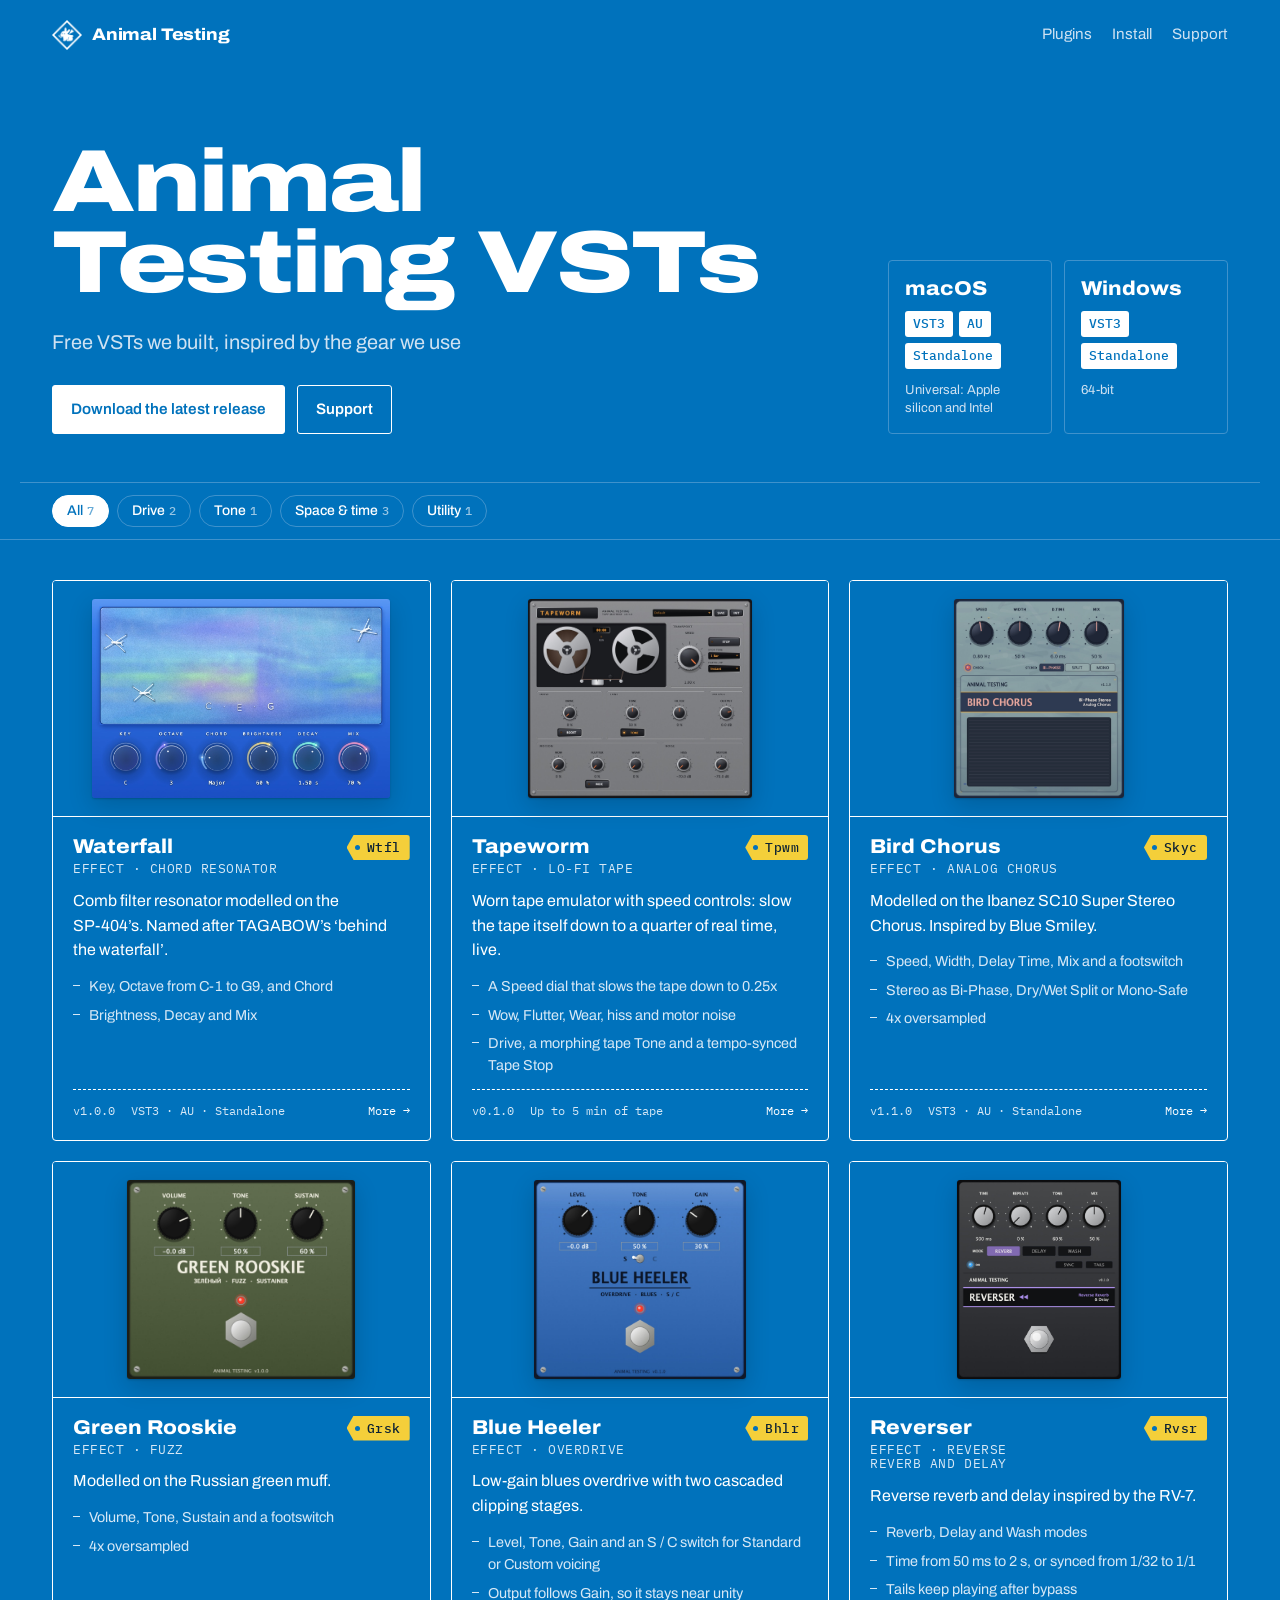
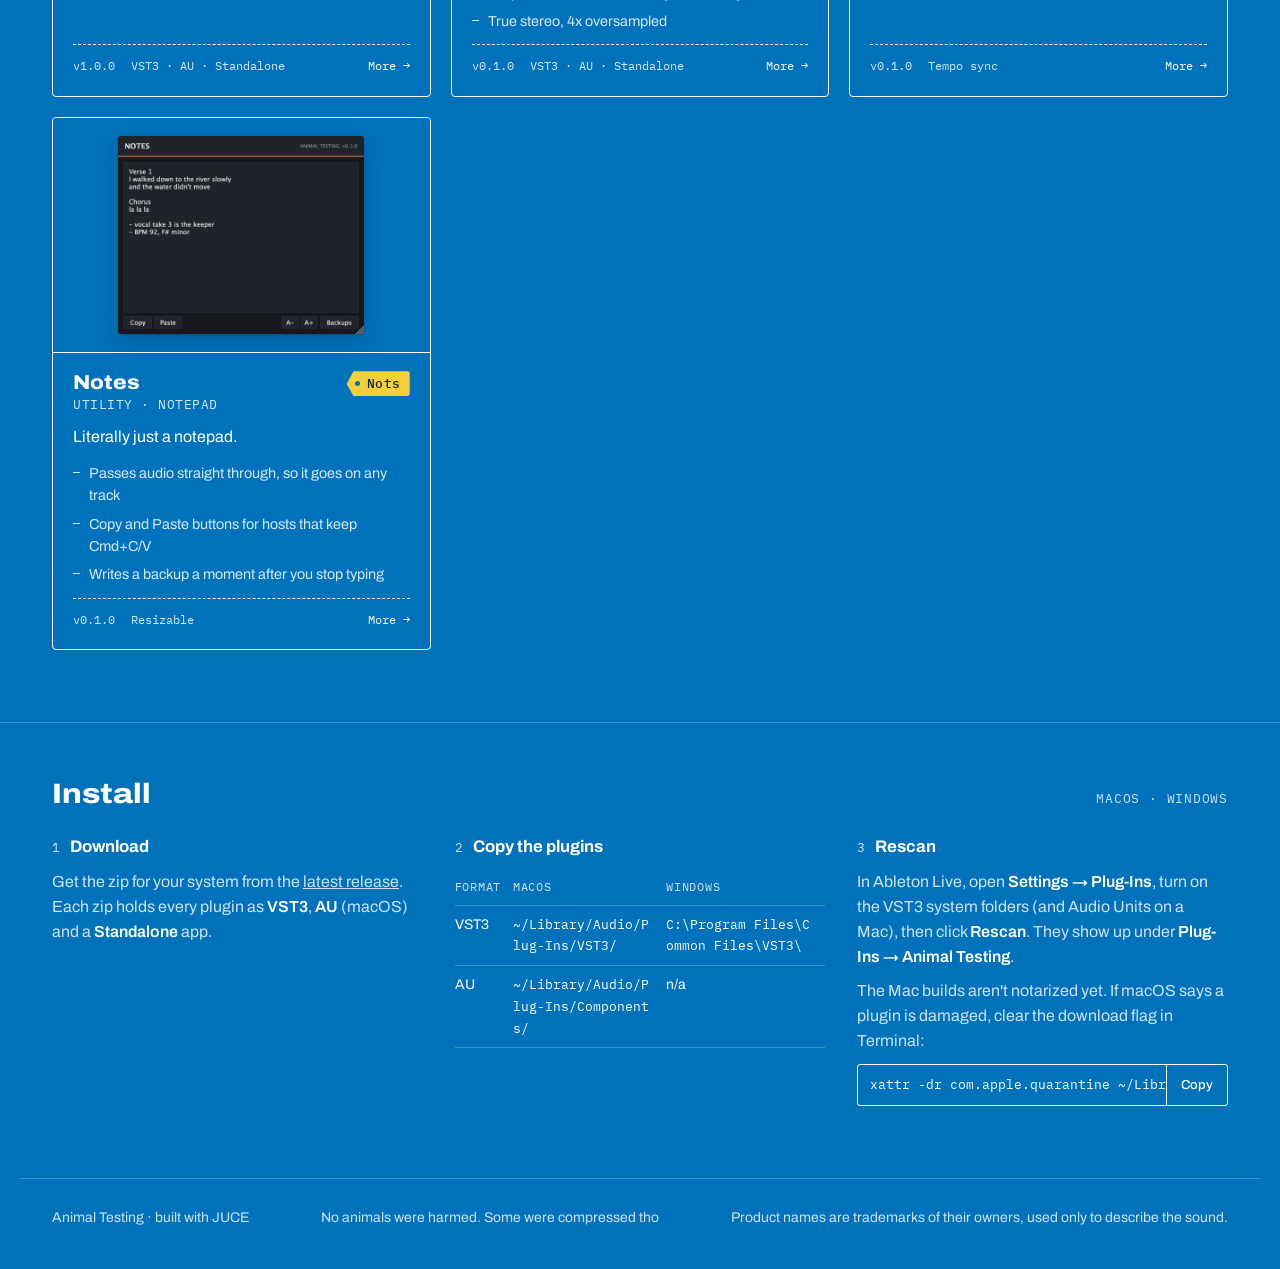
==== site/index.html @ e412cf4a "Rename Sky Chorus to Bird Chorus, keeping the Skyc plugin code" ====
<!doctype html>
<html lang="en">
<head>
<meta charset="utf-8">
<meta name="viewport" content="width=device-width, initial-scale=1, viewport-fit=cover">
<title>Animal Testing Plugins</title>
<meta name="description" content="Free VSTs we built, inspired by the gear we use: fuzz pedals, tape, chorus, reverse, a waterfall and a notepad. VST3, AU and Standalone for macOS and Windows.">
<meta name="theme-color" content="#0072bc">
<link rel="preconnect" href="https://fonts.googleapis.com">
<link rel="preconnect" href="https://fonts.gstatic.com" crossorigin>
<link rel="stylesheet" href="https://fonts.googleapis.com/css2?family=Archivo:wdth,wght@62..125,400..900&family=IBM+Plex+Mono:wght@400;500&display=swap">
<link rel="stylesheet" href="style.css">
</head>
<body>

<div class="wrap top">
  <a class="wordmark" href="./">
    <span class="mark" aria-hidden="true"></span>
    Animal Testing
  </a>
  <nav aria-label="Site">
    <a href="#plugins">Plugins</a>
    <a href="#install">Install</a>
    <a href="support/">Support</a>
  </nav>
</div>

<header class="wrap hero">
  <div>
    <h1>Animal Testing VSTs</h1>
    <p class="lede">Free VSTs we built, inspired by the gear we use</p>
    <div class="actions">
      <a class="btn primary" href="https://github.com/DoveCharles/AnimalTestingVST/releases/latest">Download the latest release</a>
      <a class="btn ghost" href="support/">Support</a>
    </div>
  </div>
  <div class="platforms" aria-label="Formats">
    <div class="platform">
      <h2>macOS</h2>
      <ul class="fmts"><li>VST3</li><li>AU</li><li>Standalone</li></ul>
      <p>Universal: Apple silicon and Intel</p>
    </div>
    <div class="platform">
      <h2>Windows</h2>
      <ul class="fmts"><li>VST3</li><li>Standalone</li></ul>
      <p>64-bit</p>
    </div>
  </div>
</header>

<div class="rail" id="plugins">
  <div class="wrap" role="toolbar" aria-label="Filter plugins">
    <button class="chip" type="button" id="f-all" data-filter="all" aria-pressed="true">All<span class="n">7</span></button>
    <button class="chip" type="button" id="f-drive" data-filter="drive" aria-pressed="false">Drive<span class="n">2</span></button>
    <button class="chip" type="button" id="f-tone" data-filter="tone" aria-pressed="false">Tone<span class="n">1</span></button>
    <button class="chip" type="button" id="f-space" data-filter="space" aria-pressed="false">Space &amp; time<span class="n">3</span></button>
    <button class="chip" type="button" id="f-utility" data-filter="utility" aria-pressed="false">Utility<span class="n">1</span></button>
  </div>
</div>

<main class="wrap catalogue">
  <div class="grid" id="grid">

    <article class="specimen" data-group="space" id="waterfall">
      <div class="shot"><img src="img/waterfall.jpg" alt="AT Waterfall editor with its river spectrogram" loading="lazy"></div>
      <div class="body">
        <header><h3><a href="waterfall/">Waterfall</a><small>Effect · Chord resonator</small></h3><span class="tag">Wtfl</span></header>
        <p class="what">Comb filter resonator modelled on the SP‑404’s. Named after TAGABOW’s ‘behind the waterfall’.</p>
        <ul><li>Key, Octave from C-1 to G9, and Chord</li><li>Brightness, Decay and Mix</li></ul>
        <footer><span>v1.0.0</span><span>VST3 · AU · Standalone</span><span class="more" aria-hidden="true">More →</span></footer>
      </div>
    </article>

    <article class="specimen" data-group="tone" id="tapeworm">
      <div class="shot"><img src="img/tapeworm.jpg" alt="AT Tapeworm tape deck" loading="lazy"></div>
      <div class="body">
        <header><h3><a href="tapeworm/">Tapeworm</a><small>Effect · Lo-fi tape</small></h3><span class="tag">Tpwm</span></header>
        <p class="what">Worn tape emulator with speed controls: slow the tape itself down to a quarter of real time, live.</p>
        <ul><li>A Speed dial that slows the tape down to 0.25x</li><li>Wow, Flutter, Wear, hiss and motor noise</li><li>Drive, a morphing tape Tone and a tempo-synced Tape Stop</li></ul>
        <footer><span>v0.1.0</span><span>Up to 5 min of tape</span><span class="more" aria-hidden="true">More →</span></footer>
      </div>
    </article>

    <article class="specimen" data-group="space" id="bird-chorus">
      <div class="shot"><img src="img/birdchorus.jpg" alt="AT Bird Chorus pedal" loading="lazy"></div>
      <div class="body">
        <header><h3><a href="bird-chorus/">Bird Chorus</a><small>Effect · Analog chorus</small></h3><span class="tag">Skyc</span></header>
        <p class="what">Modelled on the Ibanez SC10 Super Stereo Chorus. Inspired by Blue Smiley.</p>
        <ul><li>Speed, Width, Delay Time, Mix and a footswitch</li><li>Stereo as Bi-Phase, Dry/Wet Split or Mono-Safe</li><li>4x oversampled</li></ul>
        <footer><span>v1.1.0</span><span>VST3 · AU · Standalone</span><span class="more" aria-hidden="true">More →</span></footer>
      </div>
    </article>

    <article class="specimen" data-group="drive" id="green-rooskie">
      <div class="shot"><img src="img/greenrooskie.jpg" alt="AT Green Rooskie pedal" loading="lazy"></div>
      <div class="body">
        <header><h3><a href="green-rooskie/">Green Rooskie</a><small>Effect · Fuzz</small></h3><span class="tag">Grsk</span></header>
        <p class="what">Modelled on the Russian green muff.</p>
        <ul><li>Volume, Tone, Sustain and a footswitch</li><li>4x oversampled</li></ul>
        <footer><span>v1.0.0</span><span>VST3 · AU · Standalone</span><span class="more" aria-hidden="true">More →</span></footer>
      </div>
    </article>

    <article class="specimen" data-group="drive" id="blue-heeler">
      <div class="shot"><img src="img/blueheeler.jpg" alt="AT Blue Heeler pedal" loading="lazy"></div>
      <div class="body">
        <header><h3><a href="blue-heeler/">Blue Heeler</a><small>Effect · Overdrive</small></h3><span class="tag">Bhlr</span></header>
        <p class="what">Low-gain blues overdrive with two cascaded clipping stages.</p>
        <ul><li>Level, Tone, Gain and an S / C switch for Standard or Custom voicing</li><li>Output follows Gain, so it stays near unity</li><li>True stereo, 4x oversampled</li></ul>
        <footer><span>v0.1.0</span><span>VST3 · AU · Standalone</span><span class="more" aria-hidden="true">More →</span></footer>
      </div>
    </article>

    <article class="specimen" data-group="space" id="reverser">
      <div class="shot"><img src="img/reverser.jpg" alt="AT Reverser editor" loading="lazy"></div>
      <div class="body">
        <header><h3><a href="reverser/">Reverser</a><small>Effect · Reverse reverb and delay</small></h3><span class="tag">Rvsr</span></header>
        <p class="what">Reverse reverb and delay inspired by the RV-7.</p>
        <ul><li>Reverb, Delay and Wash modes</li><li>Time from 50 ms to 2 s, or synced from 1/32 to 1/1</li><li>Tails keep playing after bypass</li></ul>
        <footer><span>v0.1.0</span><span>Tempo sync</span><span class="more" aria-hidden="true">More →</span></footer>
      </div>
    </article>

    <article class="specimen" data-group="utility" id="notes">
      <div class="shot"><img src="img/notes.jpg" alt="AT Notes editor with text" loading="lazy"></div>
      <div class="body">
        <header><h3><a href="notes/">Notes</a><small>Utility · Notepad</small></h3><span class="tag">Nots</span></header>
        <p class="what">Literally just a notepad.</p>
        <ul><li>Passes audio straight through, so it goes on any track</li><li>Copy and Paste buttons for hosts that keep Cmd+C/V</li><li>Writes a backup a moment after you stop typing</li></ul>
        <footer><span>v0.1.0</span><span>Resizable</span><span class="more" aria-hidden="true">More →</span></footer>
      </div>
    </article>

  </div>
  <p class="empty" id="empty" hidden>Nothing in this group.</p>
</main>

<section class="install" id="install" aria-labelledby="install-title">
  <div class="wrap">
    <div class="section-head">
      <h2 id="install-title">Install</h2>
      <span class="label">macOS · Windows</span>
    </div>
    <div class="steps">
      <div class="step">
        <h3><span class="mono">1</span>Download</h3>
        <p>Get the zip for your system from the <a href="https://github.com/DoveCharles/AnimalTestingVST/releases/latest">latest release</a>. Each zip holds every plugin as <strong>VST3</strong>, <strong>AU</strong> (macOS) and a <strong>Standalone</strong> app.</p>
      </div>
      <div class="step">
        <h3><span class="mono">2</span>Copy the plugins</h3>
        <div class="table-scroll">
          <table>
            <thead><tr><th>Format</th><th>macOS</th><th>Windows</th></tr></thead>
            <tbody>
              <tr><td>VST3</td><td><code>~/Library/Audio/Plug-Ins/VST3/</code></td><td><code>C:\Program Files\Common Files\VST3\</code></td></tr>
              <tr><td>AU</td><td><code>~/Library/Audio/Plug-Ins/Components/</code></td><td>n/a</td></tr>
            </tbody>
          </table>
        </div>
      </div>
      <div class="step">
        <h3><span class="mono">3</span>Rescan</h3>
        <p>In Ableton Live, open <strong>Settings → Plug-Ins</strong>, turn on the VST3 system folders (and Audio Units on a Mac), then click <strong>Rescan</strong>. They show up under <strong>Plug-Ins → Animal Testing</strong>.</p>
        <p>The Mac builds aren't notarized yet. If macOS says a plugin is damaged, clear the download flag in Terminal:</p>
        <div class="cmd"><code id="xattr">xattr -dr com.apple.quarantine ~/Library/Audio/Plug-Ins/VST3/AT* ~/Library/Audio/Plug-Ins/Components/AT*</code><button type="button" id="copy-xattr">Copy</button></div>
      </div>
    </div>
  </div>
</section>

<footer class="wrap page-foot">
  <span>Animal Testing · built with JUCE</span>
  <span>No animals were harmed. Some were compressed tho</span>
  <span>Product names are trademarks of their owners, used only to describe the sound.</span>
</footer>

<script>
(function () {
  var chips = Array.prototype.slice.call(document.querySelectorAll('.chip'));
  var cards = Array.prototype.slice.call(document.querySelectorAll('.specimen'));
  var empty = document.getElementById('empty');

  function apply(filter) {
    var shown = 0;
    chips.forEach(function (c) { c.setAttribute('aria-pressed', String(c.dataset.filter === filter)); });
    cards.forEach(function (card) {
      var on = filter === 'all' || card.dataset.group === filter;
      card.hidden = !on;
      if (on) shown++;
    });
    empty.hidden = shown > 0;
  }

  chips.forEach(function (c) { c.addEventListener('click', function () { apply(c.dataset.filter); }); });

  var copy = document.getElementById('copy-xattr');
  copy.addEventListener('click', function () {
    var text = document.getElementById('xattr').textContent;
    function selectIt() {
      var range = document.createRange();
      range.selectNodeContents(document.getElementById('xattr'));
      var sel = window.getSelection(); sel.removeAllRanges(); sel.addRange(range);
      copy.textContent = 'Selected';
    }
    try {
      navigator.clipboard.writeText(text).then(function () { copy.textContent = 'Copied'; }, selectIt);
    } catch (e) { selectIt(); }
    setTimeout(function () { copy.textContent = 'Copy'; }, 1800);
  });
})();
</script>
</body>
</html>
---- site/style.css ----
/* Layout: a specimen catalogue. Left-set masthead, a sticky filter rail, then a grid of tagged
   specimen cards (the editor in a well, the plugin code on a punched tag), then install notes. */
:root {
  /* Road-sign blue with white lettering, after the band's sign. One scheme in light and dark. */
  --paper: #0072bc;
  --card: #0066a9;
  --well: #00548c;
  --ink: #ffffff;
  --muted: #cfe2f2;
  --line: #3f92cc;
  --tag: #f4cf3a;
  --tag-ink: #0d2233;
  --focus: #ffd84a;

  /* Cards are outlined in white on the same blue, like the panels of a road sign */
  --night-card: #0072bc;
  --night-well: #0072bc;
  --night-ink: #ffffff;
  --night-muted: #d6e8f6;
  --night-line: #ffffff;

  --display: "Archivo", "Helvetica Neue", Arial, sans-serif;
  --body: "Archivo", "Helvetica Neue", Arial, sans-serif;
  --mono: "IBM Plex Mono", ui-monospace, "SF Mono", Menlo, monospace;

  --step--1: 0.8125rem;
  --step-0: 1rem;
  --step-1: 1.25rem;
  --step-2: 1.75rem;
  --step-3: clamp(2.5rem, 7vw, 5.5rem);

  --max: 1240px;
  color-scheme: dark;
}
*, *::before, *::after { box-sizing: border-box; }
html { scroll-behavior: smooth; }
@media (prefers-reduced-motion: reduce) { html { scroll-behavior: auto; } * { transition: none !important; } }
body {
  margin: 0;
  background: var(--paper);
  color: var(--ink);
  font: 400 var(--step-0)/1.55 var(--body);
  -webkit-font-smoothing: antialiased;
}
body::before {
  content: ""; position: fixed; inset: 0 0 auto; height: env(safe-area-inset-top, 0px);
  z-index: 10; background: var(--paper);
}
img { max-width: 100%; display: block; }
a { color: inherit; }
:focus-visible { outline: 2px solid var(--focus); outline-offset: 3px; border-radius: 2px; }
h1, h2, h3 { text-wrap: balance; margin: 0; }
p { margin: 0; }

.wrap {
  max-width: var(--max);
  margin: 0 auto;
  padding-left: max(16px, env(safe-area-inset-left, 0px));
  padding-right: max(16px, env(safe-area-inset-right, 0px));
}
@media (min-width: 700px) {
  .wrap { padding-left: max(32px, env(safe-area-inset-left, 0px)); padding-right: max(32px, env(safe-area-inset-right, 0px)); }
}

.mono { font-family: var(--mono); }
.label {
  font-family: var(--mono); font-size: var(--step--1); letter-spacing: 0.06em;
  text-transform: uppercase; color: var(--muted);
}

/* Masthead */
.top { padding-block: 20px; display: flex; align-items: center; justify-content: space-between; gap: 16px; flex-wrap: wrap; }
.wordmark {
  font-family: var(--display); font-weight: 800; font-stretch: 112%;
  letter-spacing: -0.01em; text-decoration: none; font-size: 1.05rem;
  display: inline-flex; align-items: center; gap: 10px;
}
/* The band symbol: a white-on-clear PNG used as a mask, so it takes the ink colour in either theme */
.wordmark .mark {
  width: 30px; height: 30px; flex: none; background: currentColor;
  -webkit-mask: url(img/symbol.png) center / contain no-repeat; mask: url(img/symbol.png) center / contain no-repeat;
}
.top nav { display: flex; gap: 20px; font-size: 0.95rem; }
.top nav a { text-decoration: none; color: var(--muted); }
.top nav a:hover { color: var(--ink); }

.hero { padding-block: 48px 40px; display: grid; gap: 28px; border-bottom: 1px solid var(--line); }
@media (min-width: 900px) { .hero { grid-template-columns: 1fr 340px; align-items: end; padding-block: 72px 48px; } }
.hero h1 {
  font-family: var(--display); font-size: var(--step-3); line-height: 0.92;
  font-weight: 850; font-stretch: 125%; letter-spacing: -0.02em;
}
.hero h1 span { display: block; font-stretch: 62%; font-weight: 500; letter-spacing: 0; }
.hero .lede { margin-top: 24px; max-width: 34em; font-size: var(--step-1); line-height: 1.45; color: var(--muted); }
.hero .lede strong { color: var(--ink); font-weight: 600; }
.actions { display: flex; flex-wrap: wrap; gap: 12px; margin-top: 28px; }
.btn {
  display: inline-flex; align-items: center; gap: 8px; padding: 12px 18px; border-radius: 3px;
  font-weight: 600; text-decoration: none; border: 1px solid var(--ink); font-size: 0.95rem;
}
.btn.primary { background: var(--ink); color: var(--paper); }
.btn.primary:hover { background: transparent; color: var(--ink); }
.btn.ghost:hover { background: var(--ink); color: var(--paper); }

.ledger { display: grid; grid-template-columns: auto 1fr; gap: 6px 18px; font-family: var(--mono); font-size: 0.85rem; align-self: end; }
.ledger dt { color: var(--muted); text-transform: uppercase; letter-spacing: 0.06em; font-size: var(--step--1); padding-top: 1px; }
.ledger dd { margin: 0; font-variant-numeric: tabular-nums; }

/* Filter rail */
.rail {
  position: sticky; top: env(safe-area-inset-top, 0px); z-index: 5;
  background: var(--paper); border-bottom: 1px solid var(--line);
}
.rail .wrap { display: flex; align-items: center; gap: 8px; padding-block: 12px; overflow-x: auto; scrollbar-width: none; }
.rail .wrap::-webkit-scrollbar { display: none; }
.chip {
  flex: none; font: 500 0.875rem/1 var(--body); color: var(--ink); background: transparent;
  border: 1px solid var(--line); border-radius: 999px; padding: 8px 14px; cursor: pointer;
}
.chip:hover { border-color: var(--ink); }
.chip[aria-pressed="true"] { background: var(--ink); color: var(--paper); border-color: var(--ink); }
.chip .n { font-family: var(--mono); font-size: 0.75rem; opacity: 0.6; margin-left: 4px; }

/* Catalogue */
.catalogue { padding-block: 40px 72px; }
.grid { display: grid; gap: 20px; grid-template-columns: repeat(auto-fill, minmax(min(100%, 340px), 1fr)); }

.specimen {
  position: relative; background: var(--card); border: 1px solid var(--line); border-radius: 4px;
  display: flex; flex-direction: column; min-width: 0; overflow: hidden;
}
.specimen .shot {
  background: var(--well); aspect-ratio: 16 / 10; max-width: 100%;
  display: flex; align-items: center; justify-content: center; padding: 18px; border-bottom: 1px solid var(--line);
}
.specimen .shot img {
  max-width: 100%; max-height: 100%; width: auto; height: auto; min-height: 0; border-radius: 3px;
  box-shadow: 0 1px 2px rgb(0 0 0 / 0.18), 0 8px 24px rgb(0 0 0 / 0.16);
}
.specimen .body { padding: 18px 20px 20px; display: flex; flex-direction: column; gap: 12px; flex: 1; }
.specimen header { display: flex; align-items: flex-start; justify-content: space-between; gap: 12px; }
.specimen h3 { font-family: var(--display); font-weight: 800; font-stretch: 110%; font-size: var(--step-1); line-height: 1.15; }
.specimen h3 small { display: block; font-family: var(--mono); font-weight: 400; font-stretch: 100%; font-size: var(--step--1); color: var(--muted); letter-spacing: 0.04em; margin-top: 4px; text-transform: uppercase; }

/* The punched specimen tag carrying the plugin's four-letter code */
.tag {
  flex: none; position: relative; background: var(--tag); color: var(--tag-ink);
  font: 500 0.8125rem/1 var(--mono); letter-spacing: 0.04em;
  padding: 6px 9px 6px 20px; border-radius: 2px 3px 3px 2px;
  clip-path: polygon(7px 0, 100% 0, 100% 100%, 7px 100%, 0 50%);
}
.tag::before {
  content: ""; position: absolute; left: 8px; top: 50%; width: 5px; height: 5px; margin-top: -2.5px;
  border-radius: 50%; background: var(--card);
}

.specimen .what { color: var(--ink); }
/* The whole card links to the plugin's page through its title */
.specimen h3 a { text-decoration: none; }
.specimen h3 a::after { content: ""; position: absolute; inset: 0; z-index: 1; }
.specimen h3 a:focus-visible { outline: none; }
.specimen:has(h3 a:focus-visible) { outline: 2px solid var(--focus); outline-offset: 3px; }
.specimen:hover { border-color: var(--ink); }
.specimen:hover h3 a { text-decoration: underline; text-underline-offset: 3px; text-decoration-thickness: 2px; }
.specimen .more { font-family: var(--mono); font-size: 0.75rem; color: var(--ink); margin-left: auto; }
.specimen ul { margin: 0; padding: 0; list-style: none; display: grid; gap: 6px; font-size: 0.9rem; color: var(--muted); }
.specimen li { padding-left: 16px; position: relative; }
.specimen li::before { content: ""; position: absolute; left: 0; top: 0.7em; width: 7px; height: 1px; background: var(--muted); }
.specimen footer {
  margin-top: auto; padding-top: 12px; border-top: 1px dashed var(--line);
  display: flex; flex-wrap: wrap; gap: 4px 16px; font-family: var(--mono); font-size: 0.75rem; color: var(--muted);
  font-variant-numeric: tabular-nums;
}
.empty { color: var(--muted); padding-block: 40px; }

/* Install */
.section-head { display: flex; align-items: baseline; justify-content: space-between; gap: 16px; flex-wrap: wrap; margin-bottom: 24px; }
.section-head h2 { font-family: var(--display); font-weight: 800; font-stretch: 115%; font-size: var(--step-2); line-height: 1.1; }
.install { border-top: 1px solid var(--line); padding-block: 56px 72px; }
.steps { display: grid; gap: 28px; }
@media (min-width: 900px) { .steps { grid-template-columns: repeat(3, 1fr); gap: 32px; } }
.step { display: grid; gap: 10px; align-content: start; min-width: 0; }
.step h3 { font-size: 1.05rem; font-weight: 700; display: flex; gap: 10px; align-items: baseline; }
.step h3 .mono { font-size: 0.8rem; color: var(--muted); font-weight: 400; }
.step p { color: var(--muted); max-width: 38em; }
.step p strong { color: var(--ink); font-weight: 600; }

.table-scroll { overflow-x: auto; }
table { border-collapse: collapse; width: 100%; font-size: 0.875rem; }
th, td { text-align: left; padding: 8px 12px 8px 0; border-bottom: 1px solid var(--line); vertical-align: top; }
th { font-family: var(--mono); font-weight: 400; font-size: 0.75rem; letter-spacing: 0.06em; text-transform: uppercase; color: var(--muted); }
td code, .cmd code { font-family: var(--mono); font-size: 0.8125rem; word-break: break-all; }

.cmd {
  display: flex; align-items: stretch; border: 1px solid var(--line); border-radius: 3px; background: var(--card); min-width: 0;
}
.cmd code { flex: 1; padding: 10px 12px; overflow-x: auto; white-space: nowrap; word-break: normal; min-width: 0; }
.cmd button {
  flex: none; border: 0; border-left: 1px solid var(--line); background: transparent; color: var(--ink);
  font: 500 0.8125rem var(--body); padding: 0 14px; cursor: pointer;
}
.cmd button:hover { background: var(--well); }

.page-foot { border-top: 1px solid var(--line); padding-block: 28px 40px; display: flex; flex-wrap: wrap; gap: 8px 24px; justify-content: space-between; color: var(--muted); font-size: 0.875rem; }

/* Plugin pages: the editor large in a well beside the name, controls as a table, then how it works */
.crumbs { display: flex; justify-content: space-between; align-items: baseline; gap: 16px; padding-block: 8px 0; }
.crumbs a { color: var(--muted); text-decoration: none; font-size: 0.95rem; }
.crumbs a:hover { color: var(--ink); }

.plug-hero { display: grid; gap: 32px; padding-block: 28px 48px; border-bottom: 1px solid var(--line); }
@media (min-width: 960px) { .plug-hero { grid-template-columns: minmax(0, 1.35fr) minmax(0, 1fr); gap: 48px; align-items: center; padding-block: 36px 64px; } }
.plug-shot {
  background: var(--well); border: 1px solid var(--line); border-radius: 4px; padding: clamp(16px, 4vw, 40px);
  display: flex; align-items: center; justify-content: center; min-width: 0;
}
.plug-shot img {
  max-width: 100%; max-height: min(70vh, 620px); width: auto; height: auto; border-radius: 4px;
  box-shadow: 0 1px 2px rgb(0 0 0 / 0.18), 0 12px 36px rgb(0 0 0 / 0.2);
}
.plug-intro { display: grid; gap: 18px; align-content: start; min-width: 0; }
.plug-intro .title-row { display: flex; align-items: center; gap: 14px; flex-wrap: wrap; }
.plug-intro h1 {
  font-family: var(--display); font-size: clamp(2.5rem, 6vw, 4.25rem); line-height: 0.95;
  font-weight: 850; font-stretch: 120%; letter-spacing: -0.02em;
}
.plug-intro .tag::before { background: var(--paper); }
.plug-intro .desc { font-size: var(--step-1); line-height: 1.35; font-weight: 600; max-width: 30em; margin-top: 20px; }
.plug-intro .lede { margin-top: 12px; font-size: 1rem; line-height: 1.45; color: var(--muted); max-width: 32em; }
.plug-intro .lede strong { color: var(--ink); font-weight: 600; }
.plug-intro .actions { margin-top: 4px; }
.plug-intro .ledger { padding-top: 18px; border-top: 1px dashed var(--line); }

.plug-section { padding-block: 48px; border-bottom: 1px solid var(--line); }
.controls td:first-child { font-weight: 600; white-space: nowrap; }
.controls td.val { font-family: var(--mono); font-size: 0.8125rem; font-variant-numeric: tabular-nums; }
.controls td:last-child { color: var(--muted); min-width: 16em; }
.controls td.val { min-width: 8em; }
@media (max-width: 640px) {
  .controls thead { display: none; }
  .controls, .controls tbody, .controls tr, .controls td { display: block; }
  .controls tr { display: grid; grid-template-columns: auto auto 1fr; column-gap: 12px; padding: 12px 0; border-bottom: 1px solid var(--line); }
  .controls td { border: 0; padding: 0; min-width: 0 !important; }
  .controls td:first-child { grid-column: 1 / -1; margin-bottom: 4px; }
  .controls td.val + td.val::before { content: "default "; color: var(--muted); }
  .controls td:last-child { grid-column: 1 / -1; margin-top: 6px; }
}

.inside { display: grid; gap: 28px; }
@media (min-width: 900px) { .inside { grid-template-columns: minmax(0, 1fr) minmax(0, 1fr); gap: 48px; } }
.inside p { color: var(--muted); max-width: 38em; }
.inside p + p { margin-top: 12px; }
.chain { margin: 0; padding: 0; list-style: none; display: grid; gap: 0; counter-reset: stage; }
.chain li {
  counter-increment: stage; display: grid; grid-template-columns: 2.25em 1fr; gap: 4px 12px;
  padding: 12px 0; border-top: 1px solid var(--line);
}
.chain li:last-child { border-bottom: 1px solid var(--line); }
.chain li::before { content: counter(stage, decimal-leading-zero); font-family: var(--mono); font-size: 0.8125rem; color: var(--muted); padding-top: 2px; }
.chain b { font-weight: 600; }
.chain span { grid-column: 2; color: var(--muted); font-size: 0.925rem; }

.pager { display: grid; grid-template-columns: 1fr 1fr; gap: 16px; padding-block: 32px; }
.pager a {
  display: grid; gap: 4px; padding: 16px 18px; border: 1px solid var(--line); border-radius: 4px;
  text-decoration: none; background: var(--card); min-width: 0;
}
.pager a:hover { border-color: var(--ink); }
.pager a.next { text-align: right; grid-column: 2; }
.pager strong { font-family: var(--display); font-weight: 800; font-stretch: 110%; font-size: var(--step-1); line-height: 1.15; }

/* Dark surfaces: same tokens, night values, so everything inside them reads quietly */
.specimen, .plug-shot, .pager a, .cmd, .plug-panel {
  --card: var(--night-card); --well: var(--night-well); --ink: var(--night-ink);
  --muted: var(--night-muted); --line: var(--night-line); --paper: var(--night-card);
  color: var(--ink);
}
.plug-shot { background: var(--night-well); border-color: var(--night-line); }
.plug-panel { background: var(--night-card); border: 1px solid var(--night-line); border-radius: 4px; padding: clamp(16px, 3vw, 32px); }
.specimen:hover { border-color: var(--tag); }


/* Hero formats: one panel per platform, formats as chips */
.platforms { display: grid; grid-template-columns: 1fr 1fr; gap: 12px; align-self: end; }
.platform { border: 1px solid var(--line); border-radius: 4px; padding: 16px; }
.platform h2 { font-family: var(--display); font-size: var(--step-1); font-weight: 800; font-stretch: 110%; line-height: 1.1; }
.platform p { margin: 12px 0 0; color: var(--muted); font-size: var(--step--1); line-height: 1.4; }
.fmts { list-style: none; margin: 12px 0 0; padding: 0; display: flex; flex-wrap: wrap; gap: 6px; }
.fmts li { font-family: var(--mono); font-size: var(--step--1); padding: 3px 8px; border-radius: 3px; background: var(--ink); color: var(--paper); font-weight: 500; }
@media (max-width: 380px) { .platforms { grid-template-columns: 1fr; } }

.top nav a[aria-current="page"] { color: var(--ink); }

/* Support page */
.support-hero { grid-template-columns: 1fr; }
.support-hero .lede { color: var(--ink); max-width: 36em; }
.name-note { margin: 16px 0 0; max-width: 36em; color: var(--muted); }
.anon { font-family: var(--mono); }
.support-list { padding-block: 48px 64px; }
.donors { list-style: none; margin: 0; padding: 0; counter-reset: rank; }
.donors li {
  counter-increment: rank; display: grid; grid-template-columns: 3ch 2em 1fr auto; align-items: center;
  gap: 12px; padding: 12px 0; border-bottom: 1px solid var(--line);
}
.donors li:last-child { border-bottom: 0; }
.donors li::before { content: counter(rank); font-family: var(--mono); color: var(--muted); font-size: var(--step--1); text-align: right; }
.donors .emoji { font-size: 1.5rem; line-height: 1; text-align: center; }
.donors .who { font-weight: 600; overflow-wrap: anywhere; }
.donors .animal { color: var(--muted); text-align: right; }
.donors-empty { margin: 0; color: var(--muted); }
@media (max-width: 520px) {
  .donors li { grid-template-columns: 3ch 2em 1fr; }
  .donors .animal { grid-column: 3; text-align: left; margin-top: -8px; font-size: var(--step--1); }
}
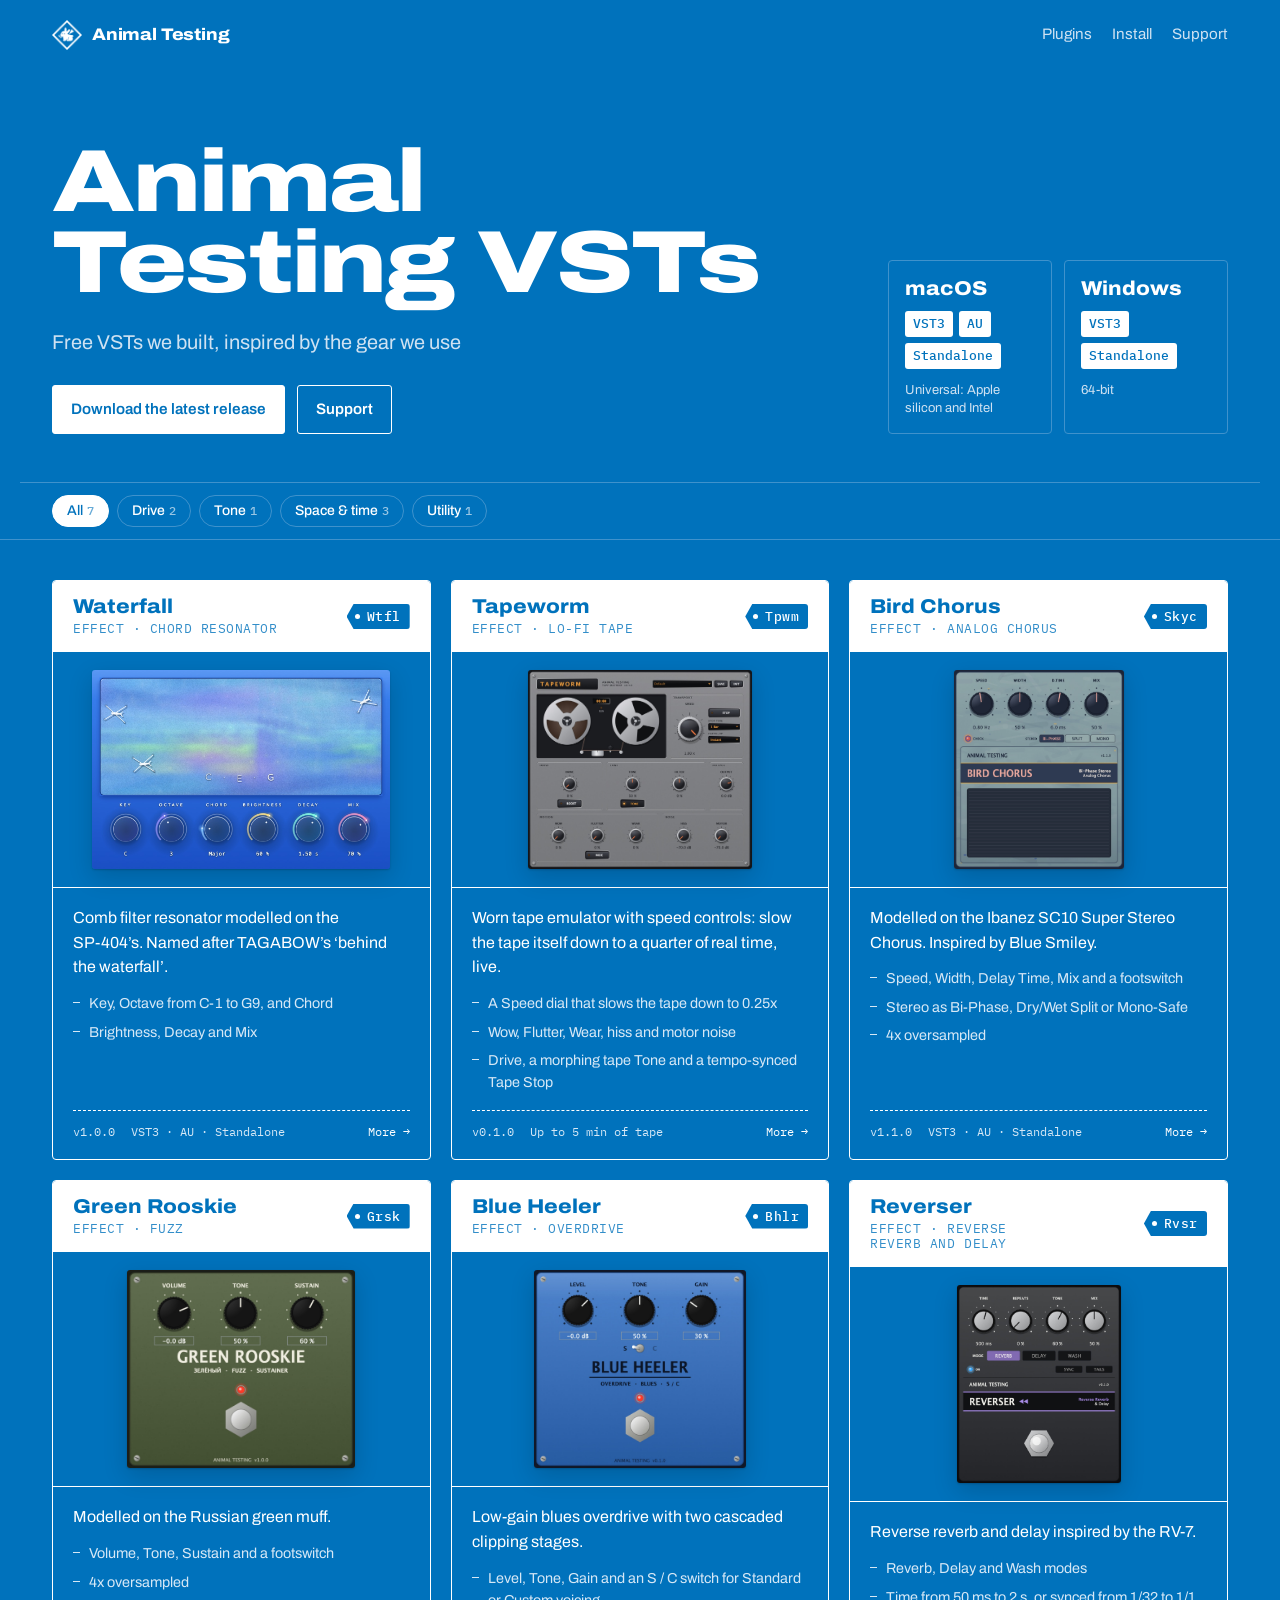
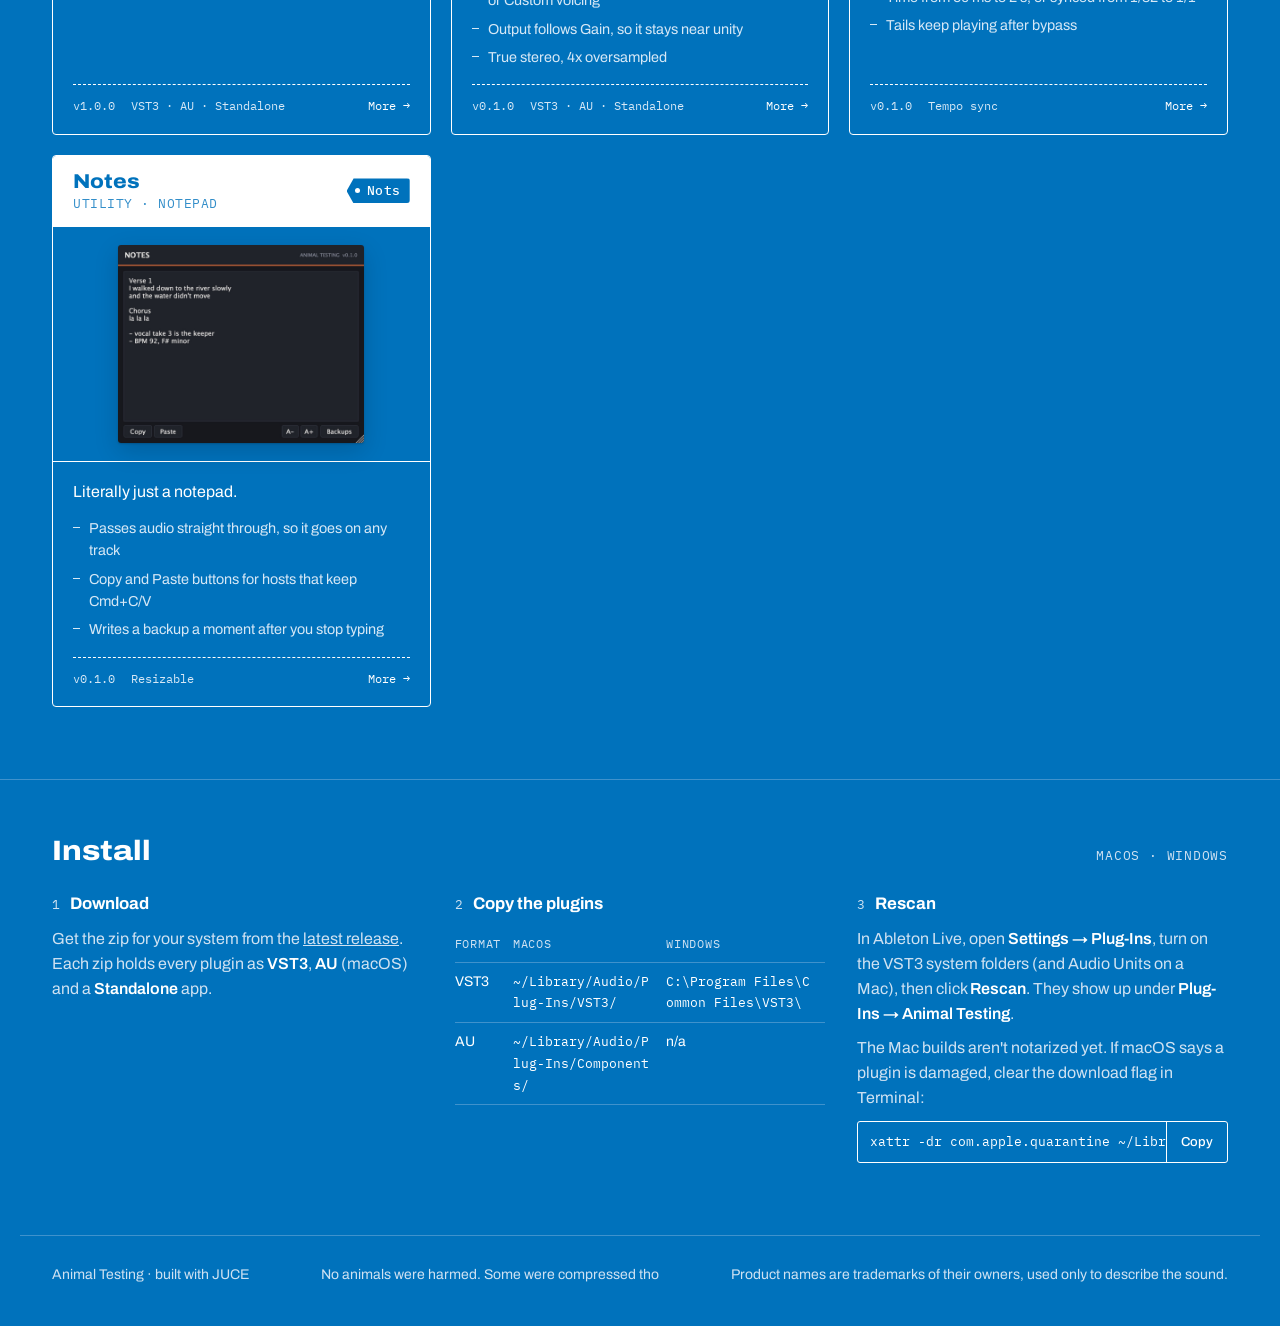
==== commit 9fc1894d: "Website: cards lead with a white name bar above the image" ====
--- a/site/index.html
+++ b/site/index.html
@@ -62,73 +62,73 @@
   <div class="grid" id="grid">
 
     <article class="specimen" data-group="space" id="waterfall">
+      <header><h3><a href="waterfall/">Waterfall</a><small>Effect · Chord resonator</small></h3><span class="tag">Wtfl</span></header>
       <div class="shot"><img src="img/waterfall.jpg" alt="AT Waterfall editor with its river spectrogram" loading="lazy"></div>
       <div class="body">
-        <header><h3><a href="waterfall/">Waterfall</a><small>Effect · Chord resonator</small></h3><span class="tag">Wtfl</span></header>
         <p class="what">Comb filter resonator modelled on the SP‑404’s. Named after TAGABOW’s ‘behind the waterfall’.</p>
         <ul><li>Key, Octave from C-1 to G9, and Chord</li><li>Brightness, Decay and Mix</li></ul>
-        <footer><span>v1.0.0</span><span>VST3 · AU · Standalone</span><span class="more" aria-hidden="true">More →</span></footer>
-      </div>
+      </div>
+      <footer><span>v1.0.0</span><span>VST3 · AU · Standalone</span><span class="more" aria-hidden="true">More →</span></footer>
     </article>
 
     <article class="specimen" data-group="tone" id="tapeworm">
+      <header><h3><a href="tapeworm/">Tapeworm</a><small>Effect · Lo-fi tape</small></h3><span class="tag">Tpwm</span></header>
       <div class="shot"><img src="img/tapeworm.jpg" alt="AT Tapeworm tape deck" loading="lazy"></div>
       <div class="body">
-        <header><h3><a href="tapeworm/">Tapeworm</a><small>Effect · Lo-fi tape</small></h3><span class="tag">Tpwm</span></header>
         <p class="what">Worn tape emulator with speed controls: slow the tape itself down to a quarter of real time, live.</p>
         <ul><li>A Speed dial that slows the tape down to 0.25x</li><li>Wow, Flutter, Wear, hiss and motor noise</li><li>Drive, a morphing tape Tone and a tempo-synced Tape Stop</li></ul>
-        <footer><span>v0.1.0</span><span>Up to 5 min of tape</span><span class="more" aria-hidden="true">More →</span></footer>
-      </div>
+      </div>
+      <footer><span>v0.1.0</span><span>Up to 5 min of tape</span><span class="more" aria-hidden="true">More →</span></footer>
     </article>
 
     <article class="specimen" data-group="space" id="bird-chorus">
+      <header><h3><a href="bird-chorus/">Bird Chorus</a><small>Effect · Analog chorus</small></h3><span class="tag">Skyc</span></header>
       <div class="shot"><img src="img/birdchorus.jpg" alt="AT Bird Chorus pedal" loading="lazy"></div>
       <div class="body">
-        <header><h3><a href="bird-chorus/">Bird Chorus</a><small>Effect · Analog chorus</small></h3><span class="tag">Skyc</span></header>
         <p class="what">Modelled on the Ibanez SC10 Super Stereo Chorus. Inspired by Blue Smiley.</p>
         <ul><li>Speed, Width, Delay Time, Mix and a footswitch</li><li>Stereo as Bi-Phase, Dry/Wet Split or Mono-Safe</li><li>4x oversampled</li></ul>
-        <footer><span>v1.1.0</span><span>VST3 · AU · Standalone</span><span class="more" aria-hidden="true">More →</span></footer>
-      </div>
+      </div>
+      <footer><span>v1.1.0</span><span>VST3 · AU · Standalone</span><span class="more" aria-hidden="true">More →</span></footer>
     </article>
 
     <article class="specimen" data-group="drive" id="green-rooskie">
+      <header><h3><a href="green-rooskie/">Green Rooskie</a><small>Effect · Fuzz</small></h3><span class="tag">Grsk</span></header>
       <div class="shot"><img src="img/greenrooskie.jpg" alt="AT Green Rooskie pedal" loading="lazy"></div>
       <div class="body">
-        <header><h3><a href="green-rooskie/">Green Rooskie</a><small>Effect · Fuzz</small></h3><span class="tag">Grsk</span></header>
         <p class="what">Modelled on the Russian green muff.</p>
         <ul><li>Volume, Tone, Sustain and a footswitch</li><li>4x oversampled</li></ul>
-        <footer><span>v1.0.0</span><span>VST3 · AU · Standalone</span><span class="more" aria-hidden="true">More →</span></footer>
-      </div>
+      </div>
+      <footer><span>v1.0.0</span><span>VST3 · AU · Standalone</span><span class="more" aria-hidden="true">More →</span></footer>
     </article>
 
     <article class="specimen" data-group="drive" id="blue-heeler">
+      <header><h3><a href="blue-heeler/">Blue Heeler</a><small>Effect · Overdrive</small></h3><span class="tag">Bhlr</span></header>
       <div class="shot"><img src="img/blueheeler.jpg" alt="AT Blue Heeler pedal" loading="lazy"></div>
       <div class="body">
-        <header><h3><a href="blue-heeler/">Blue Heeler</a><small>Effect · Overdrive</small></h3><span class="tag">Bhlr</span></header>
         <p class="what">Low-gain blues overdrive with two cascaded clipping stages.</p>
         <ul><li>Level, Tone, Gain and an S / C switch for Standard or Custom voicing</li><li>Output follows Gain, so it stays near unity</li><li>True stereo, 4x oversampled</li></ul>
-        <footer><span>v0.1.0</span><span>VST3 · AU · Standalone</span><span class="more" aria-hidden="true">More →</span></footer>
-      </div>
+      </div>
+      <footer><span>v0.1.0</span><span>VST3 · AU · Standalone</span><span class="more" aria-hidden="true">More →</span></footer>
     </article>
 
     <article class="specimen" data-group="space" id="reverser">
+      <header><h3><a href="reverser/">Reverser</a><small>Effect · Reverse reverb and delay</small></h3><span class="tag">Rvsr</span></header>
       <div class="shot"><img src="img/reverser.jpg" alt="AT Reverser editor" loading="lazy"></div>
       <div class="body">
-        <header><h3><a href="reverser/">Reverser</a><small>Effect · Reverse reverb and delay</small></h3><span class="tag">Rvsr</span></header>
         <p class="what">Reverse reverb and delay inspired by the RV-7.</p>
         <ul><li>Reverb, Delay and Wash modes</li><li>Time from 50 ms to 2 s, or synced from 1/32 to 1/1</li><li>Tails keep playing after bypass</li></ul>
-        <footer><span>v0.1.0</span><span>Tempo sync</span><span class="more" aria-hidden="true">More →</span></footer>
-      </div>
+      </div>
+      <footer><span>v0.1.0</span><span>Tempo sync</span><span class="more" aria-hidden="true">More →</span></footer>
     </article>
 
     <article class="specimen" data-group="utility" id="notes">
+      <header><h3><a href="notes/">Notes</a><small>Utility · Notepad</small></h3><span class="tag">Nots</span></header>
       <div class="shot"><img src="img/notes.jpg" alt="AT Notes editor with text" loading="lazy"></div>
       <div class="body">
-        <header><h3><a href="notes/">Notes</a><small>Utility · Notepad</small></h3><span class="tag">Nots</span></header>
         <p class="what">Literally just a notepad.</p>
         <ul><li>Passes audio straight through, so it goes on any track</li><li>Copy and Paste buttons for hosts that keep Cmd+C/V</li><li>Writes a backup a moment after you stop typing</li></ul>
-        <footer><span>v0.1.0</span><span>Resizable</span><span class="more" aria-hidden="true">More →</span></footer>
-      </div>
+      </div>
+      <footer><span>v0.1.0</span><span>Resizable</span><span class="more" aria-hidden="true">More →</span></footer>
     </article>
 
   </div>
--- a/site/style.css
+++ b/site/style.css
@@ -312,3 +312,11 @@
   .donors li { grid-template-columns: 3ch 2em 1fr; }
   .donors .animal { grid-column: 3; text-align: left; margin-top: -8px; font-size: var(--step--1); }
 }
+
+/* Card name bar is a white sign strip with blue lettering; the tag flips to blue */
+.specimen > header { background: #fff; color: var(--paper); padding: 14px 20px; align-items: center; border-bottom: 1px solid var(--line); }
+.specimen > header h3 small { color: var(--paper); opacity: 0.8; }
+.specimen > header .tag { background: var(--paper); color: #fff; }
+.specimen > header .tag::before { background: #fff; }
+.specimen > .body { padding-bottom: 16px; }
+.specimen > footer { margin: 0 20px; padding: 12px 0 18px; }
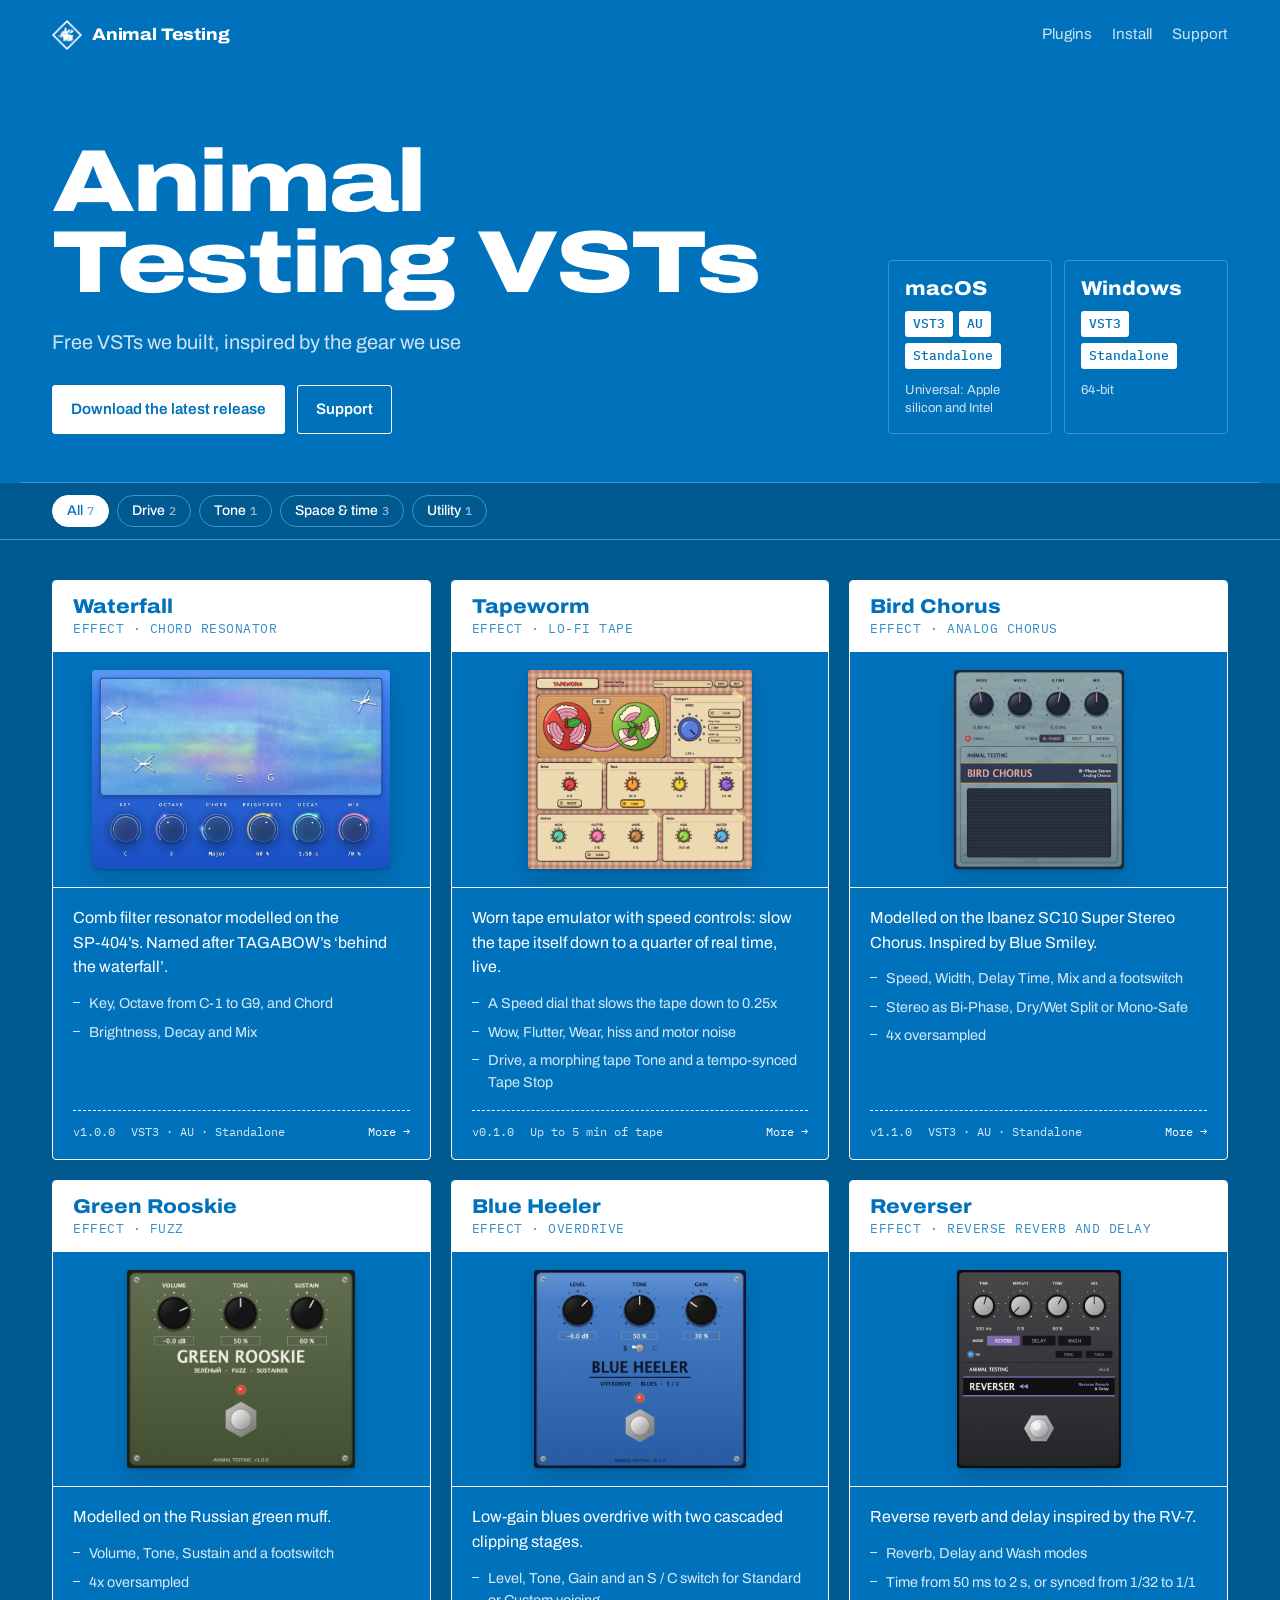
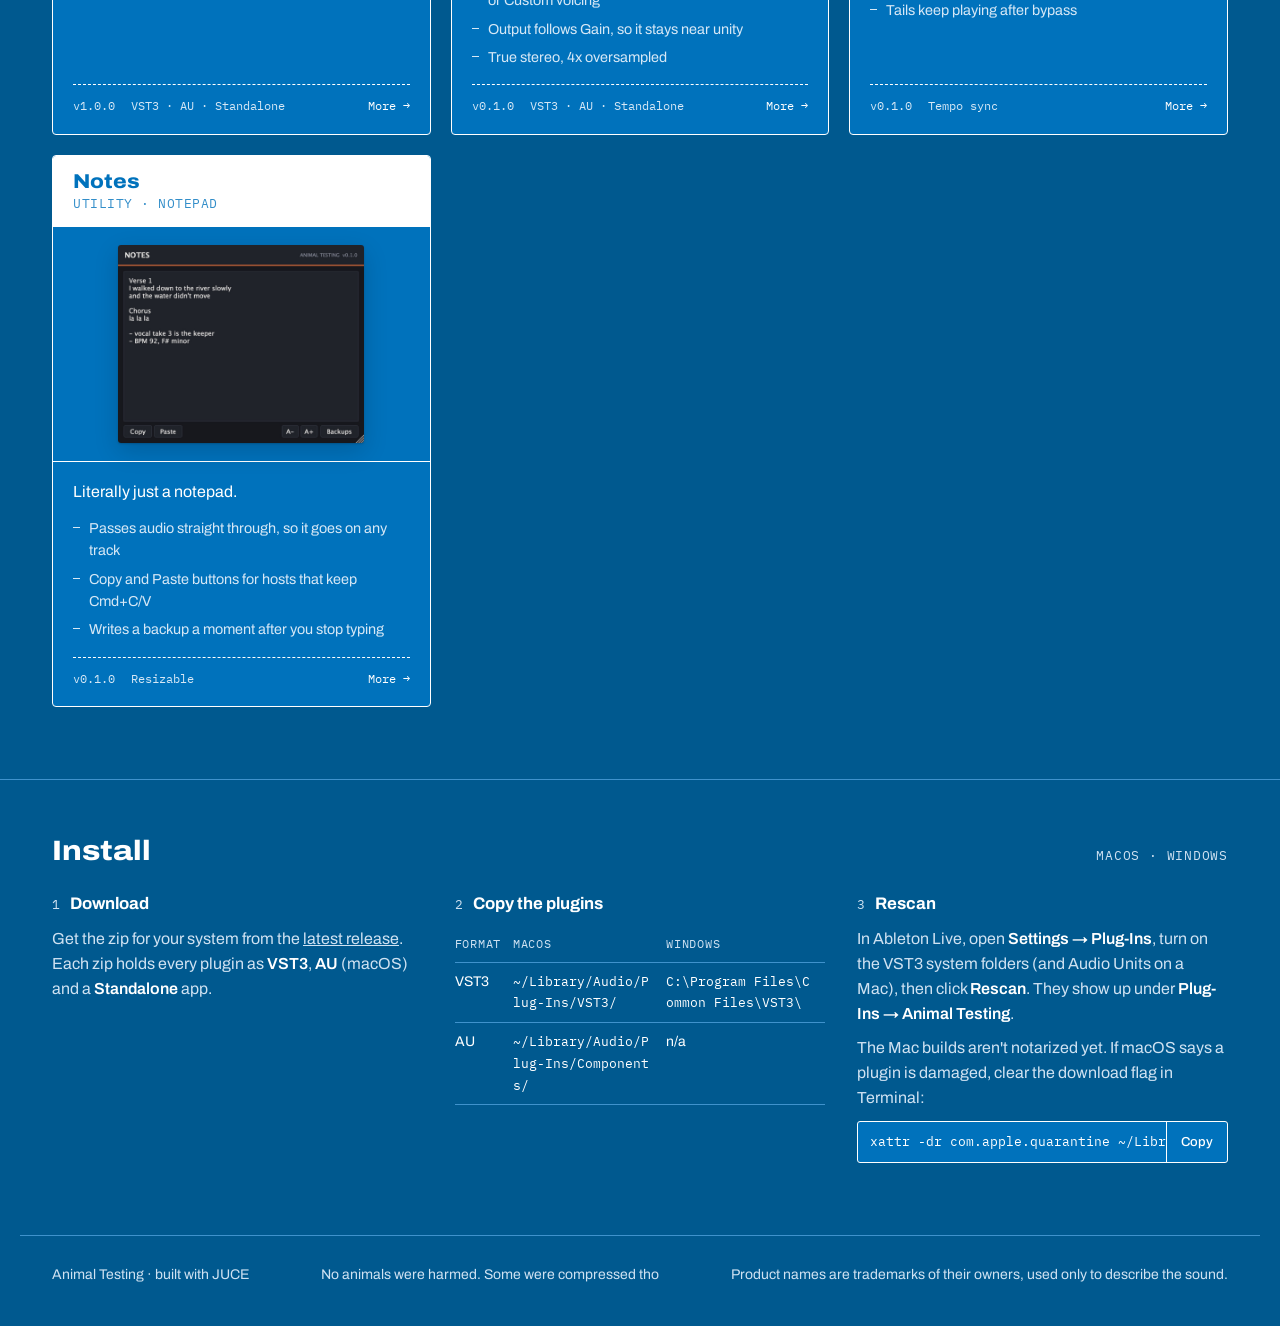
==== commit 33e54006: "Website: drop the four-letter plugin tags" ====
--- a/site/index.html
+++ b/site/index.html
@@ -62,7 +62,7 @@
   <div class="grid" id="grid">
 
     <article class="specimen" data-group="space" id="waterfall">
-      <header><h3><a href="waterfall/">Waterfall</a><small>Effect · Chord resonator</small></h3><span class="tag">Wtfl</span></header>
+      <header><h3><a href="waterfall/">Waterfall</a><small>Effect · Chord resonator</small></h3></header>
       <div class="shot"><img src="img/waterfall.jpg" alt="AT Waterfall editor with its river spectrogram" loading="lazy"></div>
       <div class="body">
         <p class="what">Comb filter resonator modelled on the SP‑404’s. Named after TAGABOW’s ‘behind the waterfall’.</p>
@@ -72,7 +72,7 @@
     </article>
 
     <article class="specimen" data-group="tone" id="tapeworm">
-      <header><h3><a href="tapeworm/">Tapeworm</a><small>Effect · Lo-fi tape</small></h3><span class="tag">Tpwm</span></header>
+      <header><h3><a href="tapeworm/">Tapeworm</a><small>Effect · Lo-fi tape</small></h3></header>
       <div class="shot"><img src="img/tapeworm.jpg" alt="AT Tapeworm tape deck" loading="lazy"></div>
       <div class="body">
         <p class="what">Worn tape emulator with speed controls: slow the tape itself down to a quarter of real time, live.</p>
@@ -82,7 +82,7 @@
     </article>
 
     <article class="specimen" data-group="space" id="bird-chorus">
-      <header><h3><a href="bird-chorus/">Bird Chorus</a><small>Effect · Analog chorus</small></h3><span class="tag">Skyc</span></header>
+      <header><h3><a href="bird-chorus/">Bird Chorus</a><small>Effect · Analog chorus</small></h3></header>
       <div class="shot"><img src="img/birdchorus.jpg" alt="AT Bird Chorus pedal" loading="lazy"></div>
       <div class="body">
         <p class="what">Modelled on the Ibanez SC10 Super Stereo Chorus. Inspired by Blue Smiley.</p>
@@ -92,7 +92,7 @@
     </article>
 
     <article class="specimen" data-group="drive" id="green-rooskie">
-      <header><h3><a href="green-rooskie/">Green Rooskie</a><small>Effect · Fuzz</small></h3><span class="tag">Grsk</span></header>
+      <header><h3><a href="green-rooskie/">Green Rooskie</a><small>Effect · Fuzz</small></h3></header>
       <div class="shot"><img src="img/greenrooskie.jpg" alt="AT Green Rooskie pedal" loading="lazy"></div>
       <div class="body">
         <p class="what">Modelled on the Russian green muff.</p>
@@ -102,7 +102,7 @@
     </article>
 
     <article class="specimen" data-group="drive" id="blue-heeler">
-      <header><h3><a href="blue-heeler/">Blue Heeler</a><small>Effect · Overdrive</small></h3><span class="tag">Bhlr</span></header>
+      <header><h3><a href="blue-heeler/">Blue Heeler</a><small>Effect · Overdrive</small></h3></header>
       <div class="shot"><img src="img/blueheeler.jpg" alt="AT Blue Heeler pedal" loading="lazy"></div>
       <div class="body">
         <p class="what">Low-gain blues overdrive with two cascaded clipping stages.</p>
@@ -112,7 +112,7 @@
     </article>
 
     <article class="specimen" data-group="space" id="reverser">
-      <header><h3><a href="reverser/">Reverser</a><small>Effect · Reverse reverb and delay</small></h3><span class="tag">Rvsr</span></header>
+      <header><h3><a href="reverser/">Reverser</a><small>Effect · Reverse reverb and delay</small></h3></header>
       <div class="shot"><img src="img/reverser.jpg" alt="AT Reverser editor" loading="lazy"></div>
       <div class="body">
         <p class="what">Reverse reverb and delay inspired by the RV-7.</p>
@@ -122,7 +122,7 @@
     </article>
 
     <article class="specimen" data-group="utility" id="notes">
-      <header><h3><a href="notes/">Notes</a><small>Utility · Notepad</small></h3><span class="tag">Nots</span></header>
+      <header><h3><a href="notes/">Notes</a><small>Utility · Notepad</small></h3></header>
       <div class="shot"><img src="img/notes.jpg" alt="AT Notes editor with text" loading="lazy"></div>
       <div class="body">
         <p class="what">Literally just a notepad.</p>
--- a/site/style.css
+++ b/site/style.css
@@ -1,5 +1,5 @@
-/* Layout: a specimen catalogue. Left-set masthead, a sticky filter rail, then a grid of tagged
-   specimen cards (the editor in a well, the plugin code on a punched tag), then install notes. */
+/* Layout: a specimen catalogue. Left-set masthead, a sticky filter rail, then a grid of
+   specimen cards (a name bar, then the editor in a well), then install notes. */
 :root {
   /* Road-sign blue with white lettering, after the band's sign. One scheme in light and dark. */
   --paper: #0072bc;
@@ -11,6 +11,7 @@
   --tag: #f4cf3a;
   --tag-ink: #0d2233;
   --focus: #ffd84a;
+  --deep: #00598f;   /* the board the cards are mounted on, below the header */
 
   /* Cards are outlined in white on the same blue, like the panels of a road sign */
   --night-card: #0072bc;
@@ -37,7 +38,7 @@
 @media (prefers-reduced-motion: reduce) { html { scroll-behavior: auto; } * { transition: none !important; } }
 body {
   margin: 0;
-  background: var(--paper);
+  background: var(--deep);
   color: var(--ink);
   font: 400 var(--step-0)/1.55 var(--body);
   -webkit-font-smoothing: antialiased;
@@ -109,7 +110,7 @@
 /* Filter rail */
 .rail {
   position: sticky; top: env(safe-area-inset-top, 0px); z-index: 5;
-  background: var(--paper); border-bottom: 1px solid var(--line);
+  background: var(--deep); border-bottom: 1px solid var(--line);
 }
 .rail .wrap { display: flex; align-items: center; gap: 8px; padding-block: 12px; overflow-x: auto; scrollbar-width: none; }
 .rail .wrap::-webkit-scrollbar { display: none; }
@@ -141,18 +142,6 @@
 .specimen header { display: flex; align-items: flex-start; justify-content: space-between; gap: 12px; }
 .specimen h3 { font-family: var(--display); font-weight: 800; font-stretch: 110%; font-size: var(--step-1); line-height: 1.15; }
 .specimen h3 small { display: block; font-family: var(--mono); font-weight: 400; font-stretch: 100%; font-size: var(--step--1); color: var(--muted); letter-spacing: 0.04em; margin-top: 4px; text-transform: uppercase; }
-
-/* The punched specimen tag carrying the plugin's four-letter code */
-.tag {
-  flex: none; position: relative; background: var(--tag); color: var(--tag-ink);
-  font: 500 0.8125rem/1 var(--mono); letter-spacing: 0.04em;
-  padding: 6px 9px 6px 20px; border-radius: 2px 3px 3px 2px;
-  clip-path: polygon(7px 0, 100% 0, 100% 100%, 7px 100%, 0 50%);
-}
-.tag::before {
-  content: ""; position: absolute; left: 8px; top: 50%; width: 5px; height: 5px; margin-top: -2.5px;
-  border-radius: 50%; background: var(--card);
-}
 
 .specimen .what { color: var(--ink); }
 /* The whole card links to the plugin's page through its title */
@@ -224,7 +213,6 @@
   font-family: var(--display); font-size: clamp(2.5rem, 6vw, 4.25rem); line-height: 0.95;
   font-weight: 850; font-stretch: 120%; letter-spacing: -0.02em;
 }
-.plug-intro .tag::before { background: var(--paper); }
 .plug-intro .desc { font-size: var(--step-1); line-height: 1.35; font-weight: 600; max-width: 30em; margin-top: 20px; }
 .plug-intro .lede { margin-top: 12px; font-size: 1rem; line-height: 1.45; color: var(--muted); max-width: 32em; }
 .plug-intro .lede strong { color: var(--ink); font-weight: 600; }
@@ -316,7 +304,8 @@
 /* Card name bar is a white sign strip with blue lettering; the tag flips to blue */
 .specimen > header { background: #fff; color: var(--paper); padding: 14px 20px; align-items: center; border-bottom: 1px solid var(--line); }
 .specimen > header h3 small { color: var(--paper); opacity: 0.8; }
-.specimen > header .tag { background: var(--paper); color: #fff; }
-.specimen > header .tag::before { background: #fff; }
 .specimen > .body { padding-bottom: 16px; }
 .specimen > footer { margin: 0 20px; padding: 12px 0 18px; }
+
+/* The header keeps road-sign blue edge to edge; everything below sits on the deeper blue */
+.top, .hero, .plug-hero { background: var(--paper); box-shadow: 0 0 0 100vmax var(--paper); clip-path: inset(0 -100vmax); }
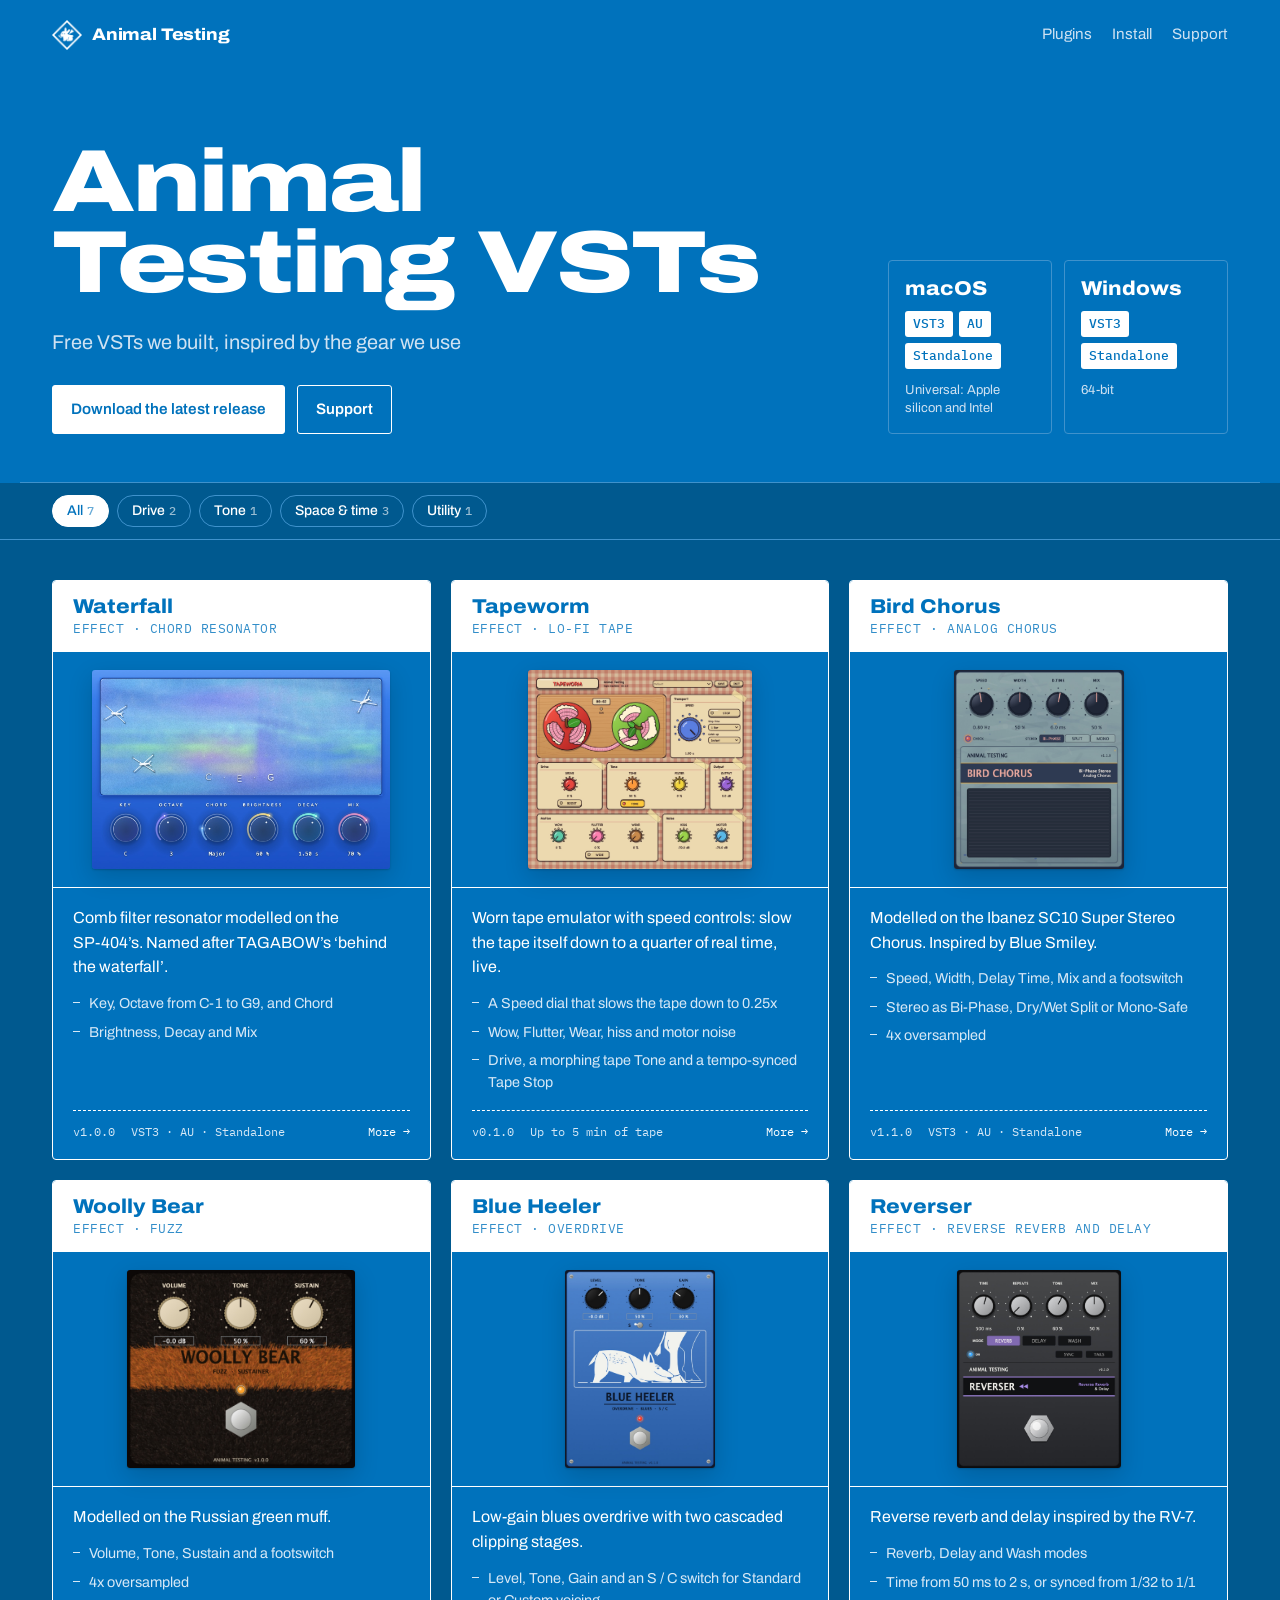
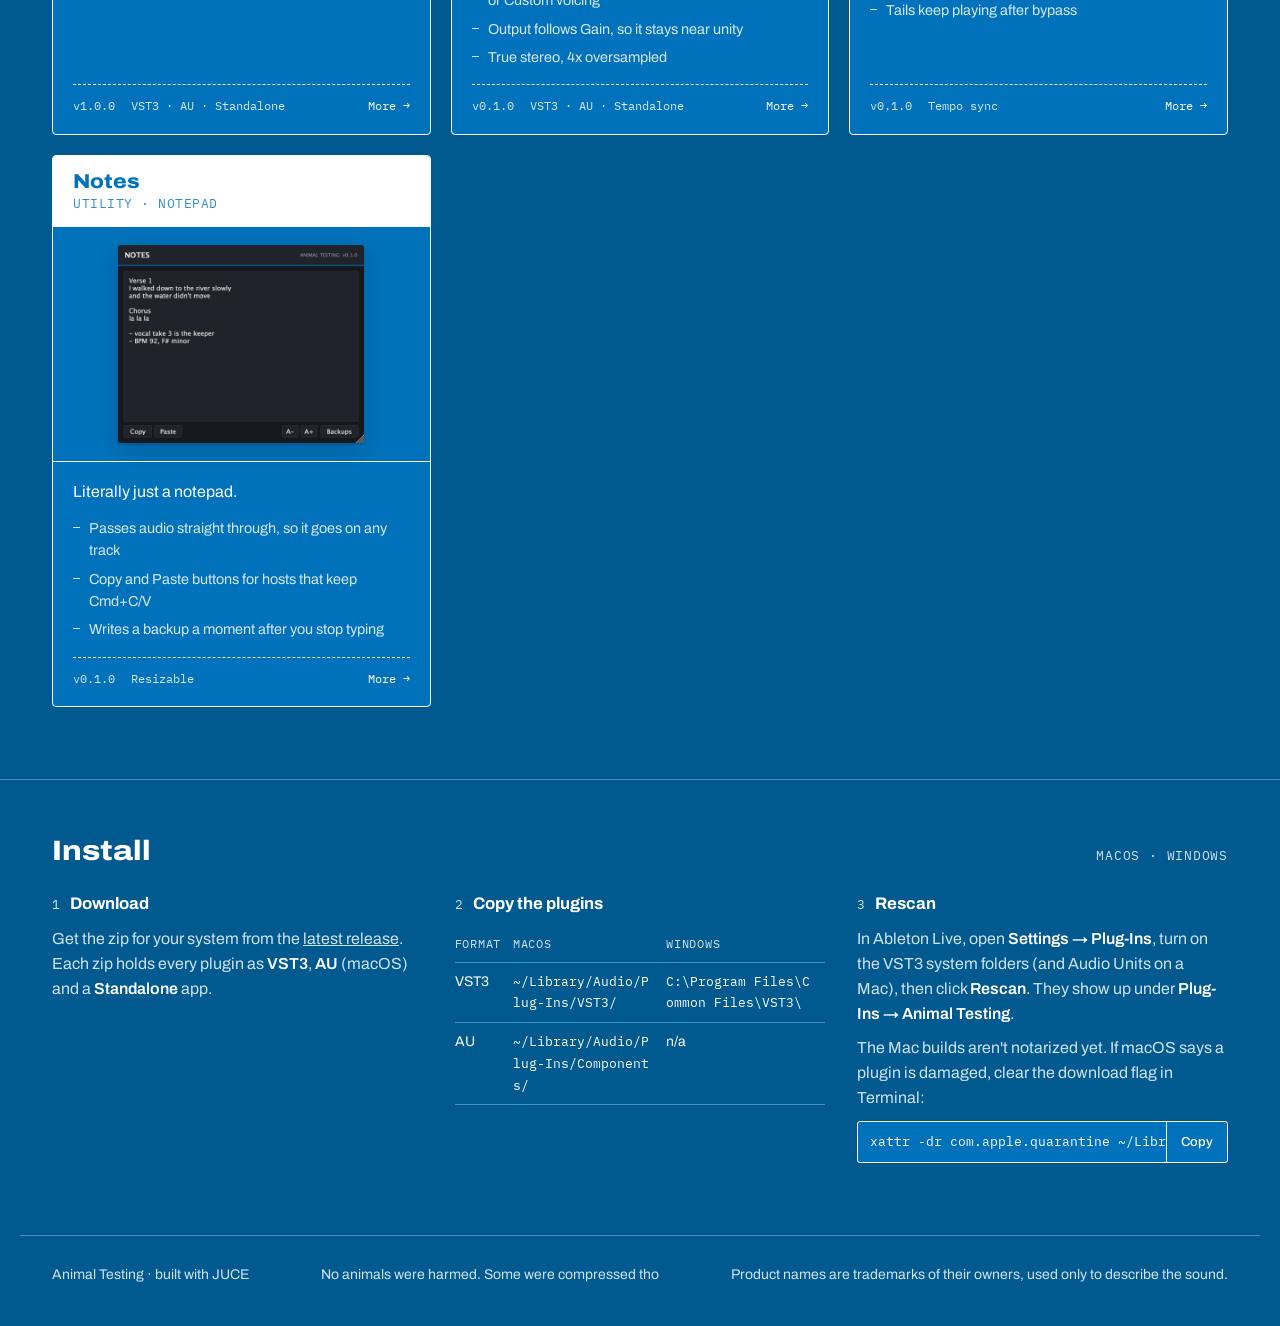
==== commit d8d051bd: "Rename Green Rooskie to Woolly Bear with a fur UI; Blue Heeler gets a one-tone heeler print Woolly B" ====
--- a/site/index.html
+++ b/site/index.html
@@ -91,9 +91,9 @@
       <footer><span>v1.1.0</span><span>VST3 · AU · Standalone</span><span class="more" aria-hidden="true">More →</span></footer>
     </article>
 
-    <article class="specimen" data-group="drive" id="green-rooskie">
-      <header><h3><a href="green-rooskie/">Green Rooskie</a><small>Effect · Fuzz</small></h3></header>
-      <div class="shot"><img src="img/greenrooskie.jpg" alt="AT Green Rooskie pedal" loading="lazy"></div>
+    <article class="specimen" data-group="drive" id="woolly-bear">
+      <header><h3><a href="woolly-bear/">Woolly Bear</a><small>Effect · Fuzz</small></h3></header>
+      <div class="shot"><img src="img/woollybear.jpg" alt="AT Woolly Bear pedal" loading="lazy"></div>
       <div class="body">
         <p class="what">Modelled on the Russian green muff.</p>
         <ul><li>Volume, Tone, Sustain and a footswitch</li><li>4x oversampled</li></ul>
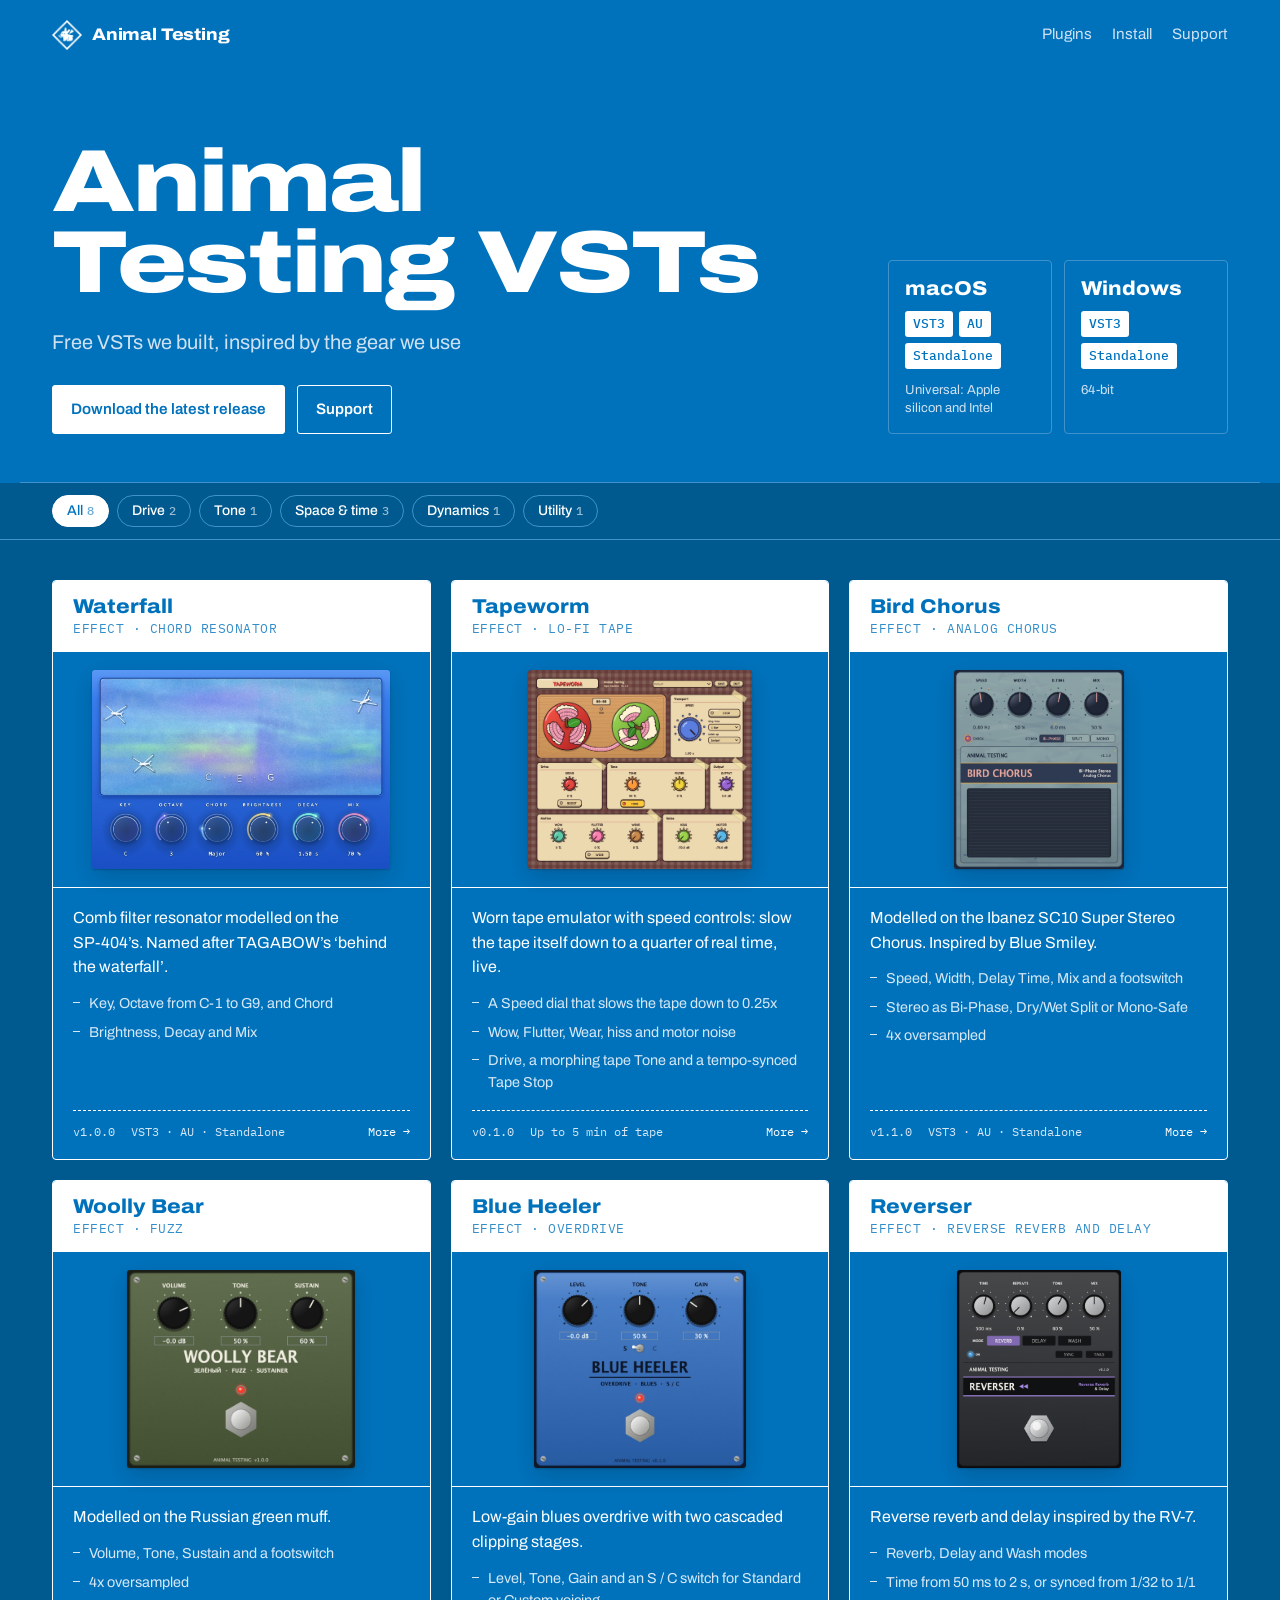
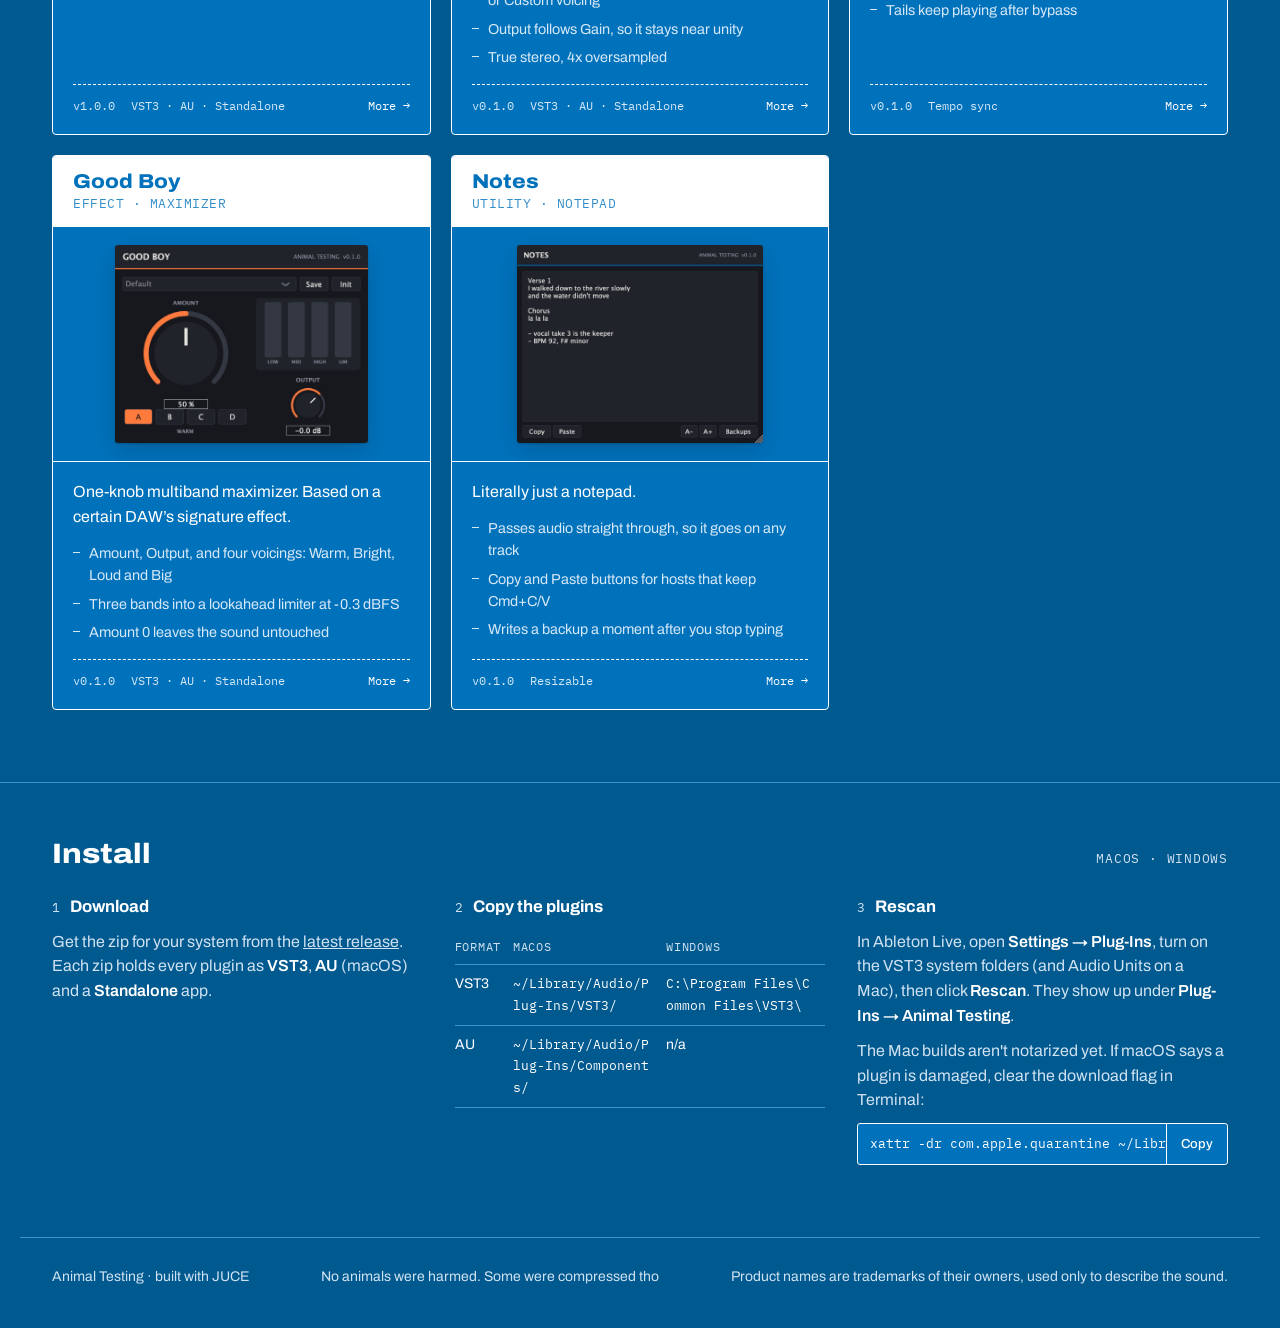
==== commit 0f763d9e: "Woolly Bear back to green, Blue Heeler back to blue; darker gingham for Tapeworm; Good Boy on the we" ====
--- a/site/index.html
+++ b/site/index.html
@@ -4,7 +4,7 @@
 <meta charset="utf-8">
 <meta name="viewport" content="width=device-width, initial-scale=1, viewport-fit=cover">
 <title>Animal Testing Plugins</title>
-<meta name="description" content="Free VSTs we built, inspired by the gear we use: fuzz pedals, tape, chorus, reverse, a waterfall and a notepad. VST3, AU and Standalone for macOS and Windows.">
+<meta name="description" content="Free VSTs we built, inspired by the gear we use: fuzz pedals, tape, chorus, reverse, a maximizer, a waterfall and a notepad. VST3, AU and Standalone for macOS and Windows.">
 <meta name="theme-color" content="#0072bc">
 <link rel="preconnect" href="https://fonts.googleapis.com">
 <link rel="preconnect" href="https://fonts.gstatic.com" crossorigin>
@@ -50,10 +50,11 @@
 
 <div class="rail" id="plugins">
   <div class="wrap" role="toolbar" aria-label="Filter plugins">
-    <button class="chip" type="button" id="f-all" data-filter="all" aria-pressed="true">All<span class="n">7</span></button>
+    <button class="chip" type="button" id="f-all" data-filter="all" aria-pressed="true">All<span class="n">8</span></button>
     <button class="chip" type="button" id="f-drive" data-filter="drive" aria-pressed="false">Drive<span class="n">2</span></button>
     <button class="chip" type="button" id="f-tone" data-filter="tone" aria-pressed="false">Tone<span class="n">1</span></button>
     <button class="chip" type="button" id="f-space" data-filter="space" aria-pressed="false">Space &amp; time<span class="n">3</span></button>
+    <button class="chip" type="button" id="f-dynamics" data-filter="dynamics" aria-pressed="false">Dynamics<span class="n">1</span></button>
     <button class="chip" type="button" id="f-utility" data-filter="utility" aria-pressed="false">Utility<span class="n">1</span></button>
   </div>
 </div>
@@ -119,6 +120,16 @@
         <ul><li>Reverb, Delay and Wash modes</li><li>Time from 50 ms to 2 s, or synced from 1/32 to 1/1</li><li>Tails keep playing after bypass</li></ul>
       </div>
       <footer><span>v0.1.0</span><span>Tempo sync</span><span class="more" aria-hidden="true">More →</span></footer>
+    </article>
+
+    <article class="specimen" data-group="dynamics" id="good-boy">
+      <header><h3><a href="good-boy/">Good Boy</a><small>Effect · Maximizer</small></h3></header>
+      <div class="shot"><img src="img/goodboy.jpg" alt="AT Good Boy editor" loading="lazy"></div>
+      <div class="body">
+        <p class="what">One-knob multiband maximizer. Based on a certain DAW’s signature effect.</p>
+        <ul><li>Amount, Output, and four voicings: Warm, Bright, Loud and Big</li><li>Three bands into a lookahead limiter at -0.3 dBFS</li><li>Amount 0 leaves the sound untouched</li></ul>
+      </div>
+      <footer><span>v0.1.0</span><span>VST3 · AU · Standalone</span><span class="more" aria-hidden="true">More →</span></footer>
     </article>
 
     <article class="specimen" data-group="utility" id="notes">
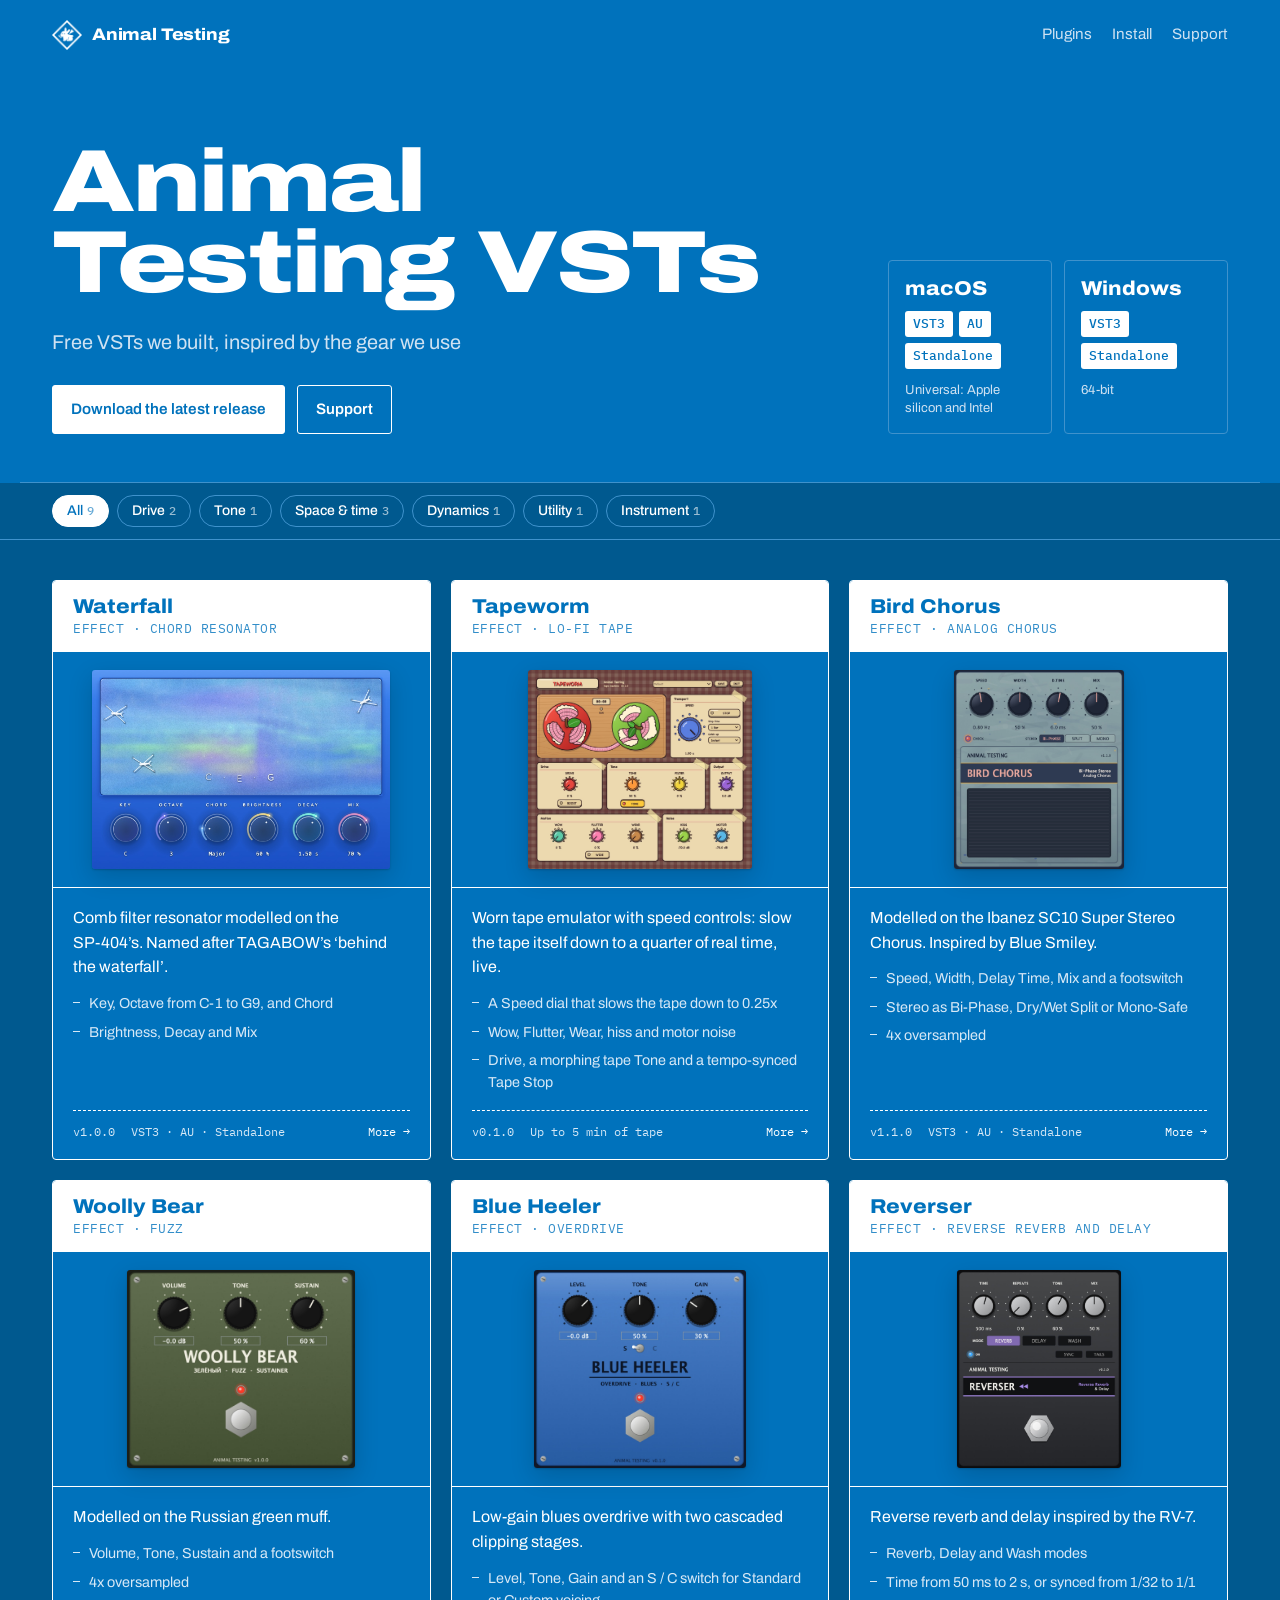
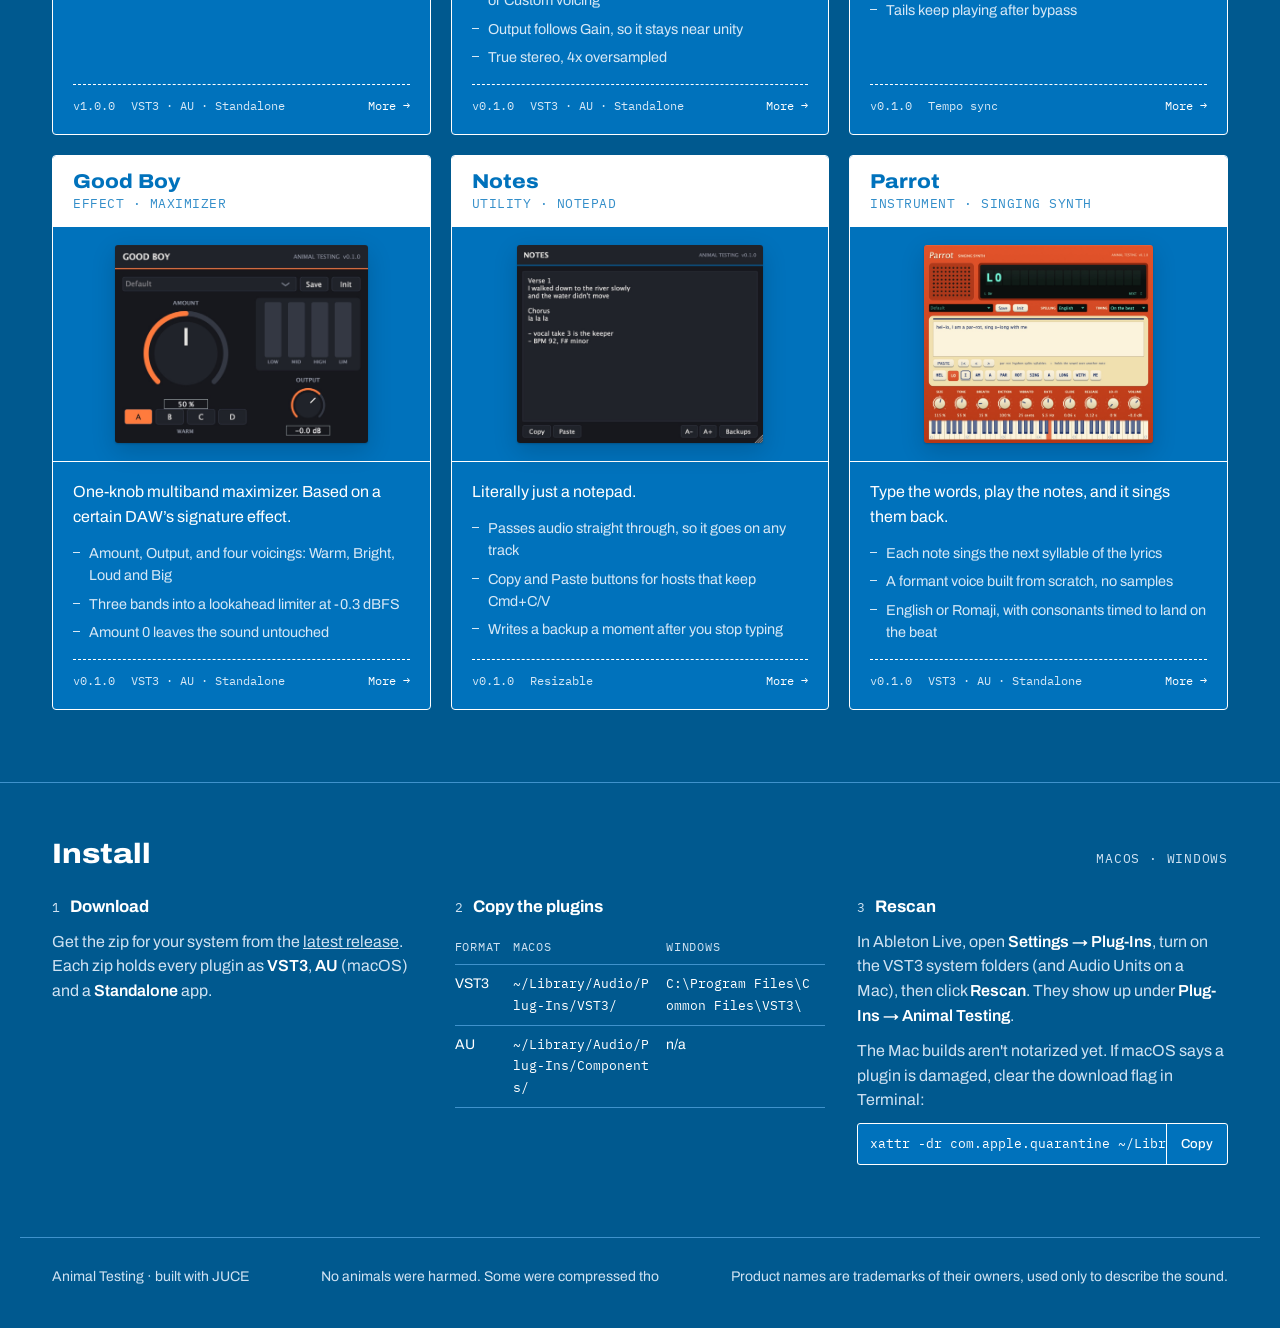
==== commit 599c9b8c: "Add AT Parrot: a singing formant synth with a lyrics box, styled like a talking toy Each MIDI note s" ====
--- a/site/index.html
+++ b/site/index.html
@@ -9,6 +9,8 @@
 <link rel="preconnect" href="https://fonts.googleapis.com">
 <link rel="preconnect" href="https://fonts.gstatic.com" crossorigin>
 <link rel="stylesheet" href="https://fonts.googleapis.com/css2?family=Archivo:wdth,wght@62..125,400..900&family=IBM+Plex+Mono:wght@400;500&display=swap">
+<link rel="icon" type="image/png" href="favicon.png">
+<link rel="apple-touch-icon" href="apple-touch-icon.png">
 <link rel="stylesheet" href="style.css">
 </head>
 <body>
@@ -50,12 +52,13 @@
 
 <div class="rail" id="plugins">
   <div class="wrap" role="toolbar" aria-label="Filter plugins">
-    <button class="chip" type="button" id="f-all" data-filter="all" aria-pressed="true">All<span class="n">8</span></button>
+    <button class="chip" type="button" id="f-all" data-filter="all" aria-pressed="true">All<span class="n">9</span></button>
     <button class="chip" type="button" id="f-drive" data-filter="drive" aria-pressed="false">Drive<span class="n">2</span></button>
     <button class="chip" type="button" id="f-tone" data-filter="tone" aria-pressed="false">Tone<span class="n">1</span></button>
     <button class="chip" type="button" id="f-space" data-filter="space" aria-pressed="false">Space &amp; time<span class="n">3</span></button>
     <button class="chip" type="button" id="f-dynamics" data-filter="dynamics" aria-pressed="false">Dynamics<span class="n">1</span></button>
     <button class="chip" type="button" id="f-utility" data-filter="utility" aria-pressed="false">Utility<span class="n">1</span></button>
+    <button class="chip" type="button" id="f-instrument" data-filter="instrument" aria-pressed="false">Instrument<span class="n">1</span></button>
   </div>
 </div>
 
@@ -142,6 +145,16 @@
       <footer><span>v0.1.0</span><span>Resizable</span><span class="more" aria-hidden="true">More →</span></footer>
     </article>
 
+
+    <article class="specimen" data-group="instrument" id="parrot">
+      <header><h3><a href="parrot/">Parrot</a><small>Instrument · Singing synth</small></h3></header>
+      <div class="shot"><img src="img/parrot.jpg" alt="AT Parrot editor with lyrics and syllables" loading="lazy"></div>
+      <div class="body">
+        <p class="what">Type the words, play the notes, and it sings them back.</p>
+        <ul><li>Each note sings the next syllable of the lyrics</li><li>A formant voice built from scratch, no samples</li><li>English or Romaji, with consonants timed to land on the beat</li></ul>
+      </div>
+      <footer><span>v0.1.0</span><span>VST3 · AU · Standalone</span><span class="more" aria-hidden="true">More →</span></footer>
+    </article>
   </div>
   <p class="empty" id="empty" hidden>Nothing in this group.</p>
 </main>
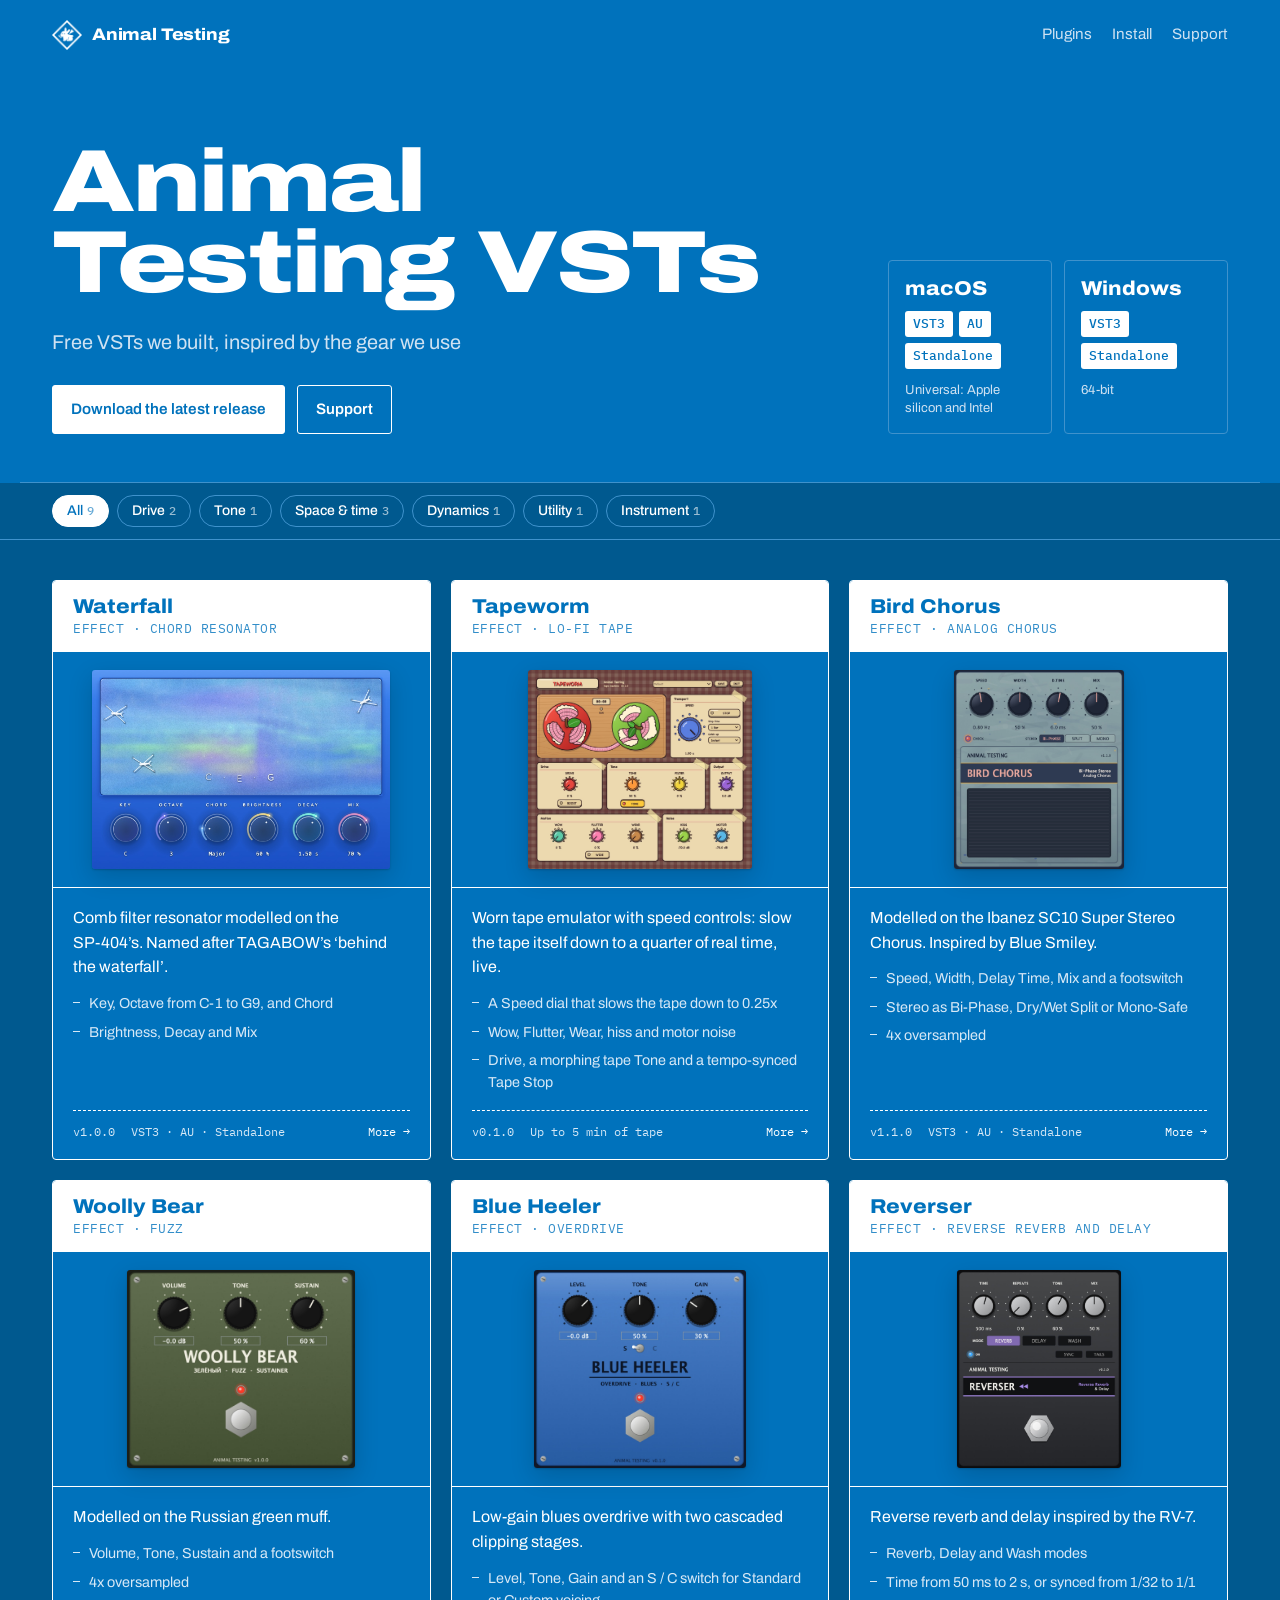
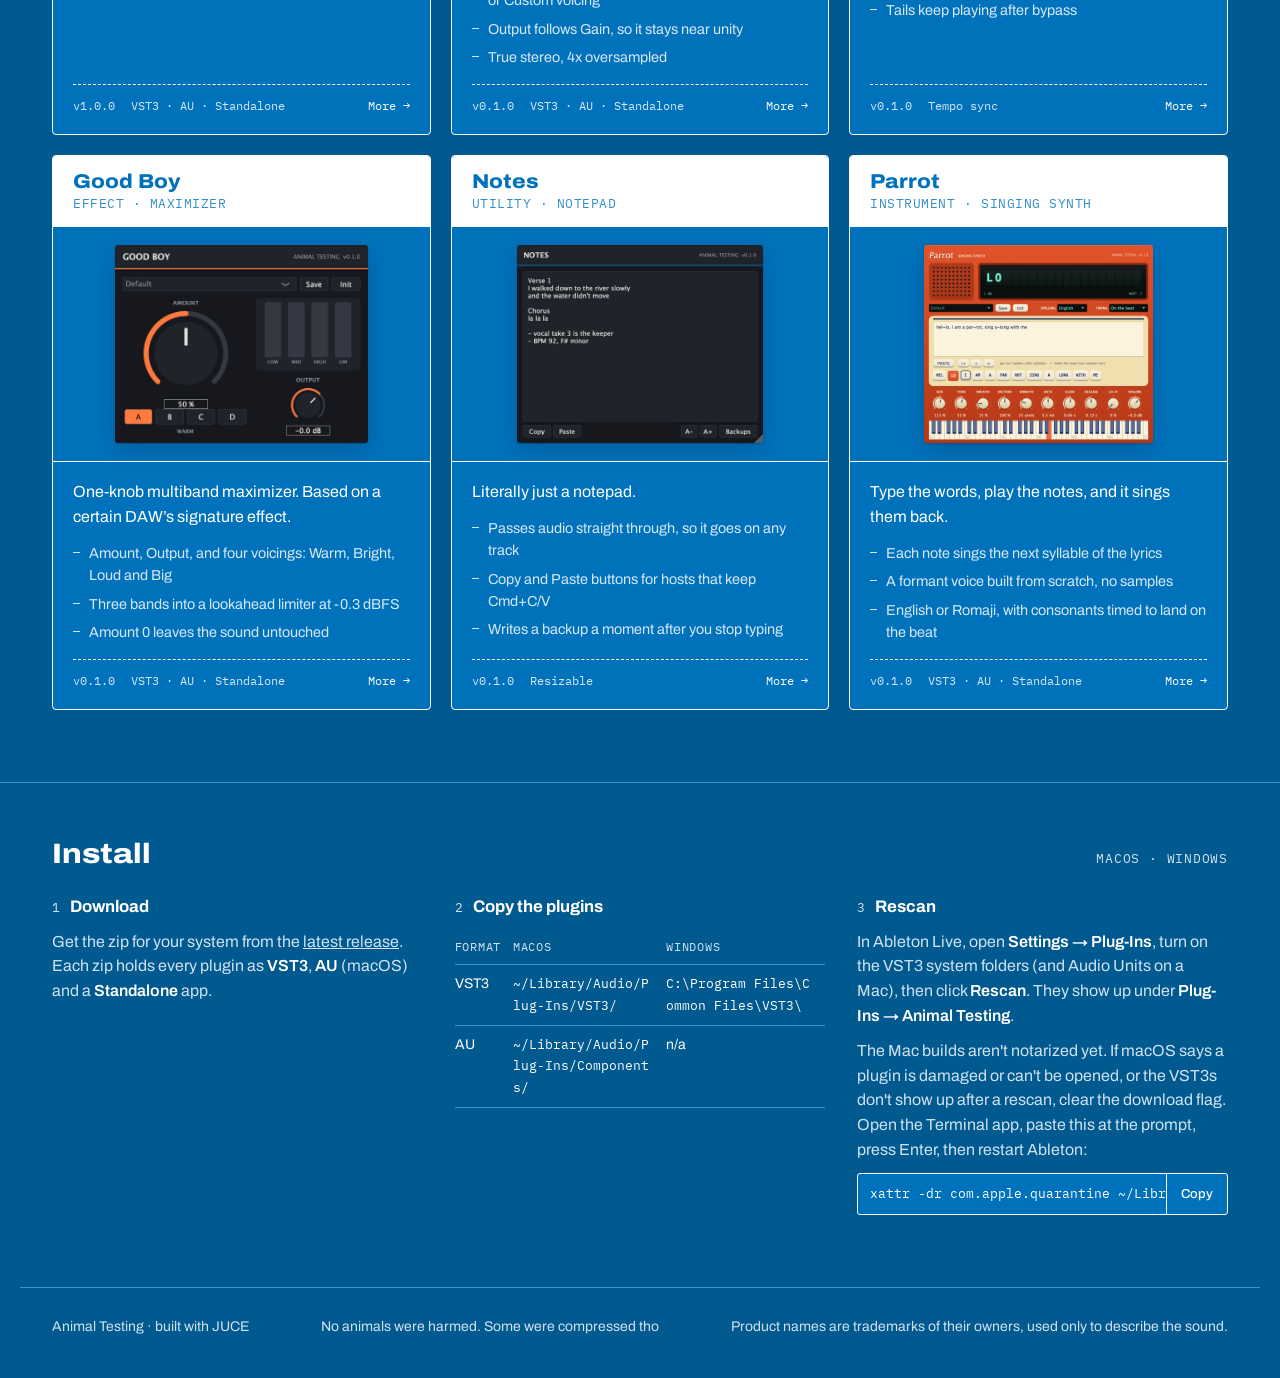
==== commit 0f4f5a53: "Website: simpler quarantine command over the whole Plug-Ins folder, with a hint to paste it into Ter" ====
--- a/site/index.html
+++ b/site/index.html
@@ -185,8 +185,8 @@
       <div class="step">
         <h3><span class="mono">3</span>Rescan</h3>
         <p>In Ableton Live, open <strong>Settings → Plug-Ins</strong>, turn on the VST3 system folders (and Audio Units on a Mac), then click <strong>Rescan</strong>. They show up under <strong>Plug-Ins → Animal Testing</strong>.</p>
-        <p>The Mac builds aren't notarized yet. If macOS says a plugin is damaged, clear the download flag in Terminal:</p>
-        <div class="cmd"><code id="xattr">xattr -dr com.apple.quarantine ~/Library/Audio/Plug-Ins/VST3/AT* ~/Library/Audio/Plug-Ins/Components/AT*</code><button type="button" id="copy-xattr">Copy</button></div>
+        <p>The Mac builds aren't notarized yet. If macOS says a plugin is damaged or can't be opened, or the VST3s don't show up after a rescan, clear the download flag. Open the Terminal app, paste this at the prompt, press Enter, then restart Ableton:</p>
+        <div class="cmd"><code id="xattr">xattr -dr com.apple.quarantine ~/Library/Audio/Plug-Ins</code><button type="button" id="copy-xattr">Copy</button></div>
       </div>
     </div>
   </div>
